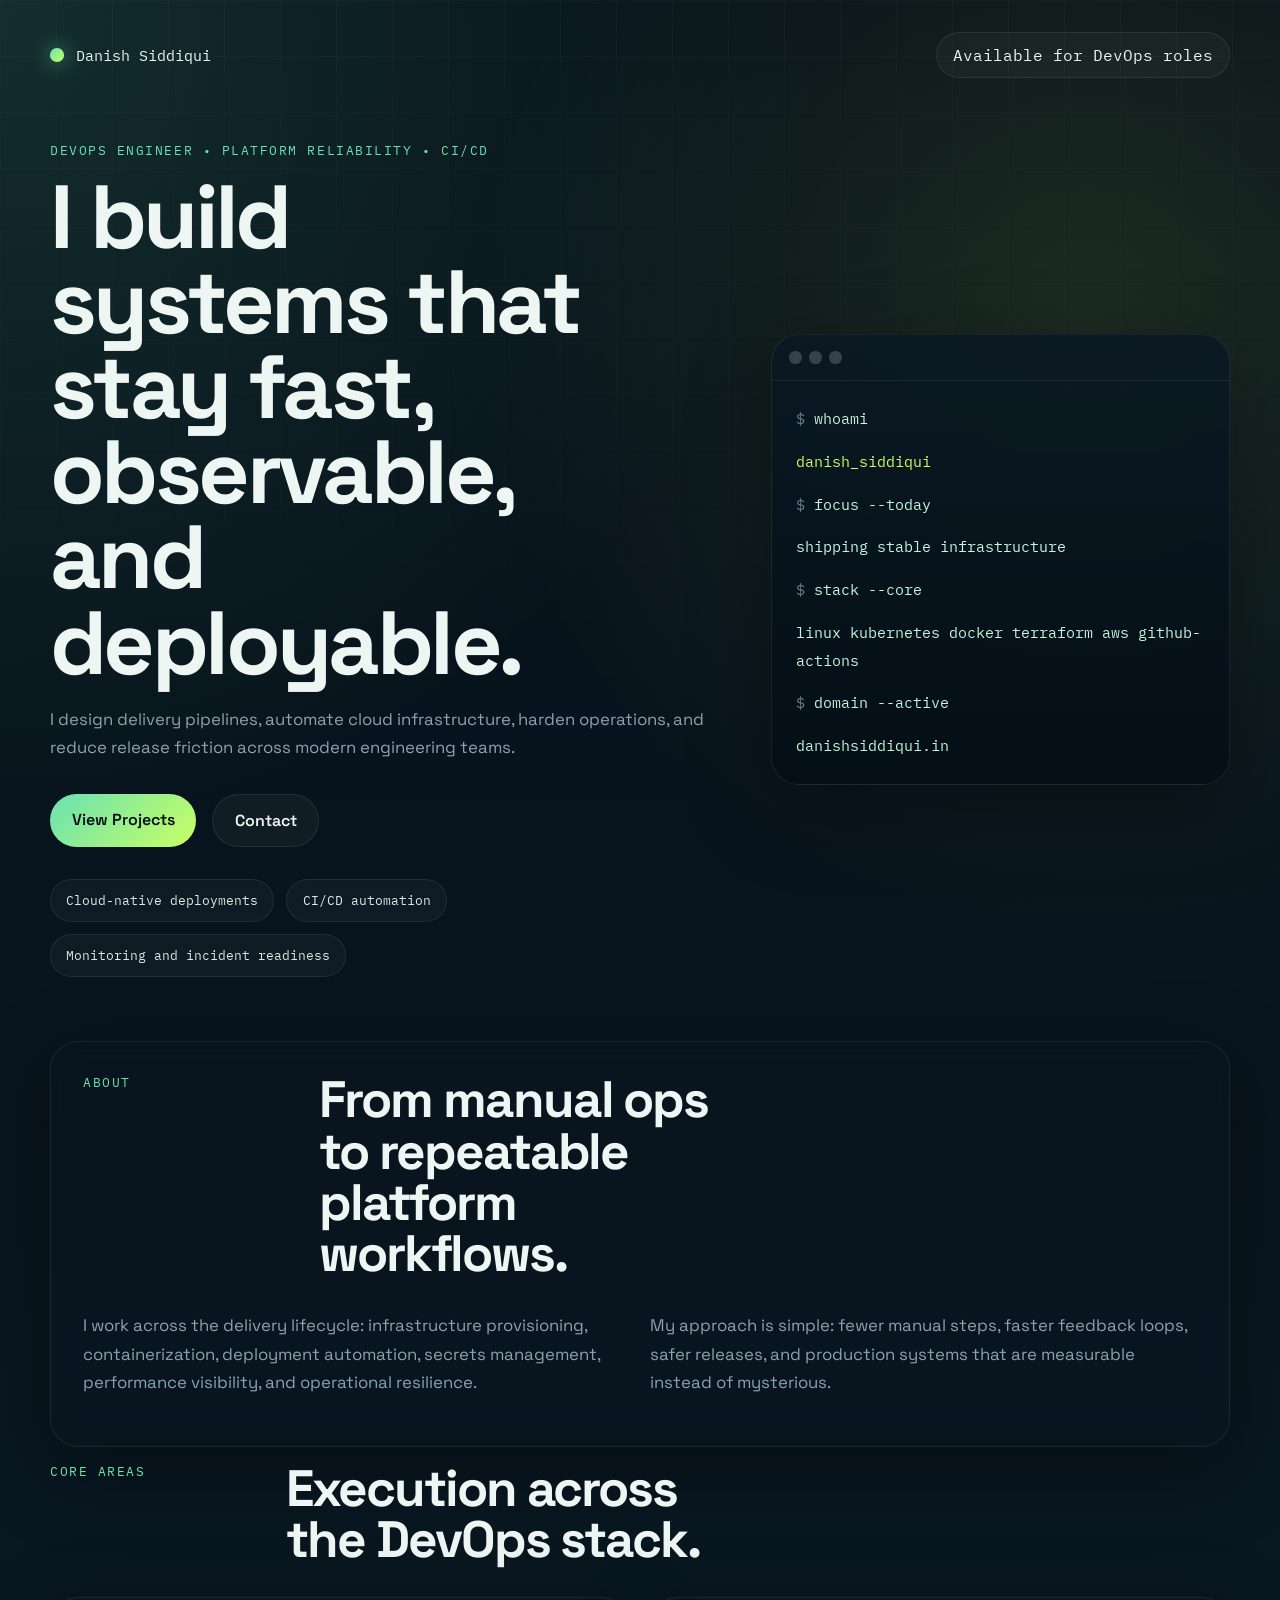
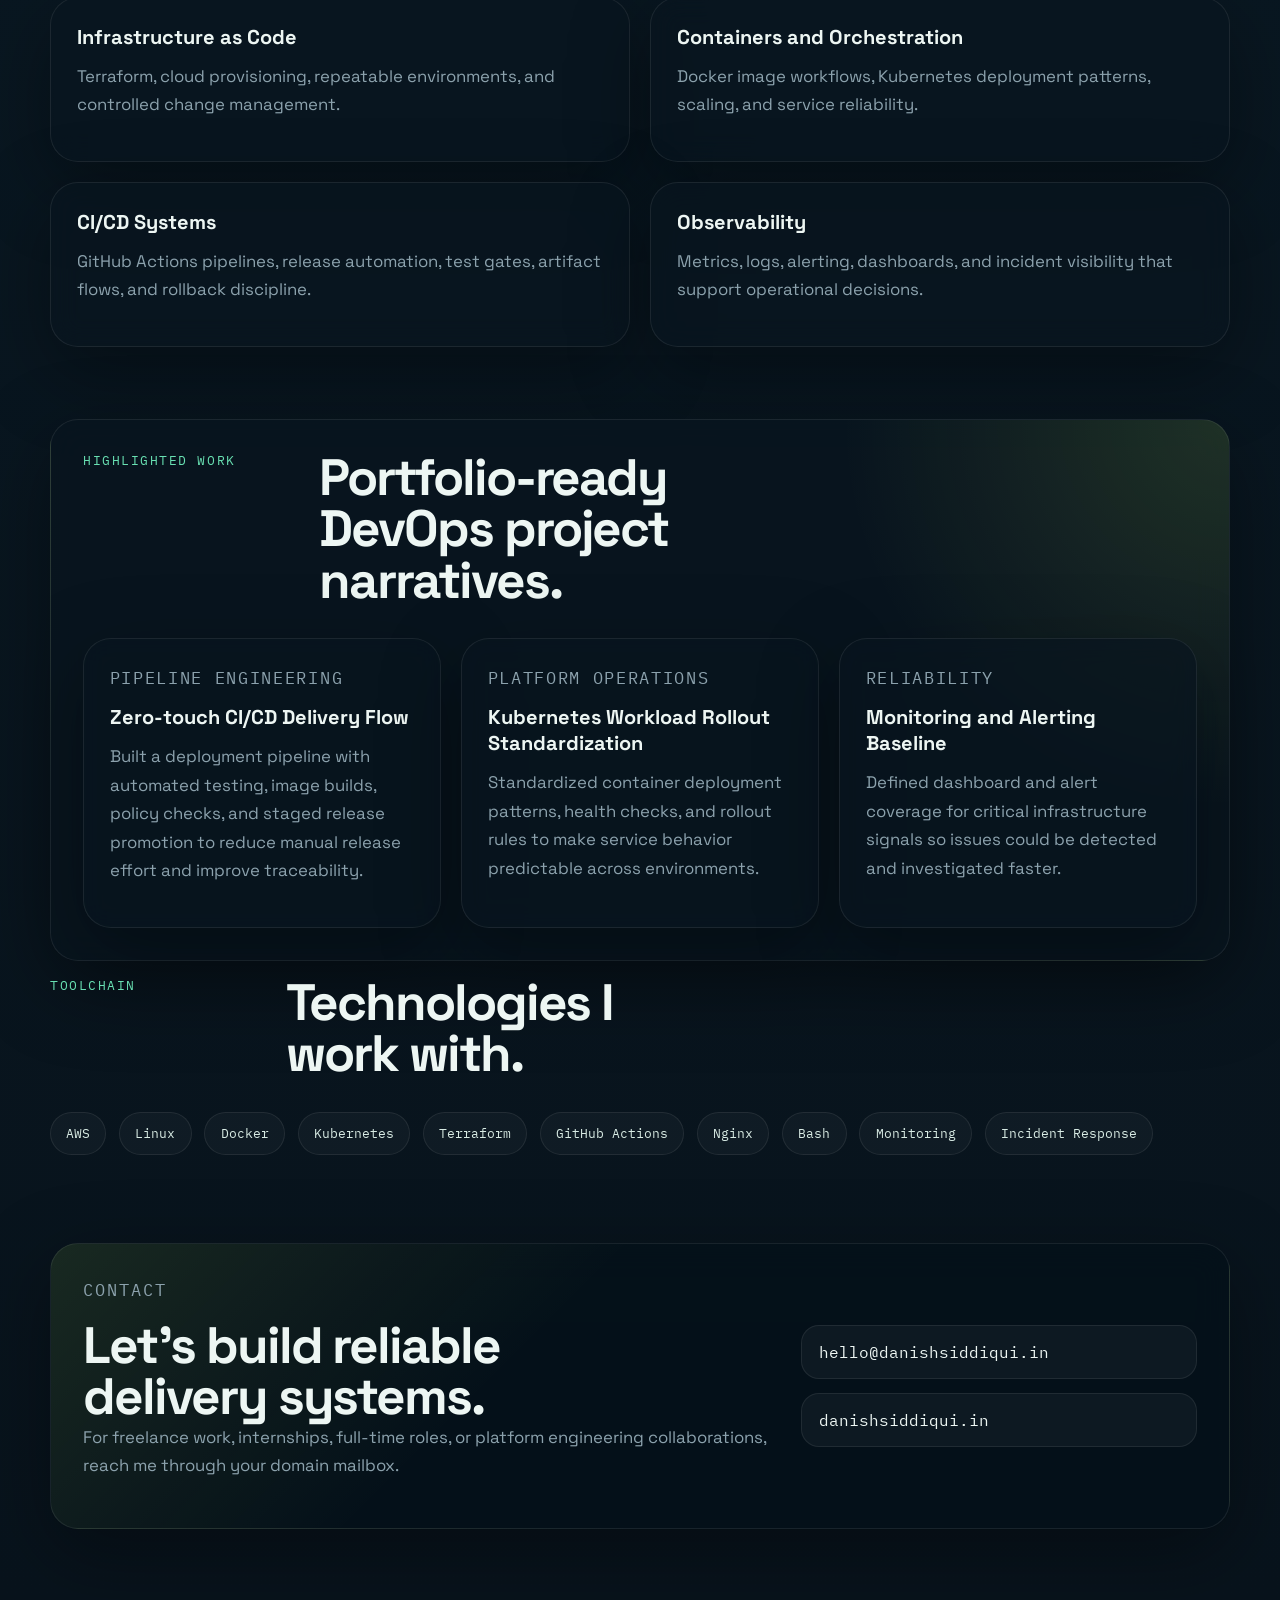
==== index.html @ 5b6d4534 "Initial commit for DevOps portfolio site" ====
<!DOCTYPE html>
<html lang="en">
  <head>
    <meta charset="UTF-8" />
    <meta name="viewport" content="width=device-width, initial-scale=1.0" />
    <title>Danish Siddiqui | DevOps Engineer</title>
    <meta
      name="description"
      content="DevOps portfolio for Danish Siddiqui focused on cloud infrastructure, CI/CD, reliability, and platform engineering."
    />
    <link rel="preconnect" href="https://fonts.googleapis.com" />
    <link rel="preconnect" href="https://fonts.gstatic.com" crossorigin />
    <link
      href="https://fonts.googleapis.com/css2?family=IBM+Plex+Mono:wght@400;500;600&family=Space+Grotesk:wght@400;500;700&display=swap"
      rel="stylesheet"
    />
    <link rel="stylesheet" href="./styles.css" />
  </head>
  <body>
    <div class="noise"></div>
    <header class="hero">
      <nav class="topbar">
        <div class="brand">
          <span class="brand-mark"></span>
          <span>Danish Siddiqui</span>
        </div>
        <a class="top-link" href="#contact">Available for DevOps roles</a>
      </nav>

      <section class="hero-grid">
        <div class="hero-copy reveal">
          <p class="eyebrow">DevOps Engineer • Platform Reliability • CI/CD</p>
          <h1>I build systems that stay fast, observable, and deployable.</h1>
          <p class="lead">
            I design delivery pipelines, automate cloud infrastructure, harden
            operations, and reduce release friction across modern engineering
            teams.
          </p>
          <div class="hero-actions">
            <a class="button button-primary" href="#projects">View Projects</a>
            <a class="button button-secondary" href="mailto:hello@danishsiddiqui.in"
              >Contact</a
            >
          </div>
          <ul class="quick-facts">
            <li>Cloud-native deployments</li>
            <li>CI/CD automation</li>
            <li>Monitoring and incident readiness</li>
          </ul>
        </div>

        <aside class="status-card reveal">
          <div class="terminal-bar">
            <span></span><span></span><span></span>
          </div>
          <div class="terminal-body">
            <p><span class="muted">$</span> whoami</p>
            <p class="accent">danish_siddiqui</p>
            <p><span class="muted">$</span> focus --today</p>
            <p>shipping stable infrastructure</p>
            <p><span class="muted">$</span> stack --core</p>
            <p>linux kubernetes docker terraform aws github-actions</p>
            <p><span class="muted">$</span> domain --active</p>
            <p>danishsiddiqui.in</p>
          </div>
        </aside>
      </section>
    </header>

    <main>
      <section class="section section-dark reveal" id="about">
        <div class="section-heading">
          <p class="eyebrow">About</p>
          <h2>From manual ops to repeatable platform workflows.</h2>
        </div>
        <div class="about-grid">
          <p>
            I work across the delivery lifecycle: infrastructure provisioning,
            containerization, deployment automation, secrets management,
            performance visibility, and operational resilience.
          </p>
          <p>
            My approach is simple: fewer manual steps, faster feedback loops,
            safer releases, and production systems that are measurable instead
            of mysterious.
          </p>
        </div>
      </section>

      <section class="section reveal" id="skills">
        <div class="section-heading">
          <p class="eyebrow">Core Areas</p>
          <h2>Execution across the DevOps stack.</h2>
        </div>
        <div class="card-grid">
          <article class="info-card">
            <h3>Infrastructure as Code</h3>
            <p>Terraform, cloud provisioning, repeatable environments, and controlled change management.</p>
          </article>
          <article class="info-card">
            <h3>Containers and Orchestration</h3>
            <p>Docker image workflows, Kubernetes deployment patterns, scaling, and service reliability.</p>
          </article>
          <article class="info-card">
            <h3>CI/CD Systems</h3>
            <p>GitHub Actions pipelines, release automation, test gates, artifact flows, and rollback discipline.</p>
          </article>
          <article class="info-card">
            <h3>Observability</h3>
            <p>Metrics, logs, alerting, dashboards, and incident visibility that support operational decisions.</p>
          </article>
        </div>
      </section>

      <section class="section section-accent reveal" id="projects">
        <div class="section-heading">
          <p class="eyebrow">Highlighted Work</p>
          <h2>Portfolio-ready DevOps project narratives.</h2>
        </div>
        <div class="project-list">
          <article class="project-card">
            <div>
              <p class="project-tag">Pipeline Engineering</p>
              <h3>Zero-touch CI/CD Delivery Flow</h3>
            </div>
            <p>
              Built a deployment pipeline with automated testing, image builds,
              policy checks, and staged release promotion to reduce manual
              release effort and improve traceability.
            </p>
          </article>
          <article class="project-card">
            <div>
              <p class="project-tag">Platform Operations</p>
              <h3>Kubernetes Workload Rollout Standardization</h3>
            </div>
            <p>
              Standardized container deployment patterns, health checks, and
              rollout rules to make service behavior predictable across
              environments.
            </p>
          </article>
          <article class="project-card">
            <div>
              <p class="project-tag">Reliability</p>
              <h3>Monitoring and Alerting Baseline</h3>
            </div>
            <p>
              Defined dashboard and alert coverage for critical infrastructure
              signals so issues could be detected and investigated faster.
            </p>
          </article>
        </div>
      </section>

      <section class="section reveal" id="toolchain">
        <div class="section-heading">
          <p class="eyebrow">Toolchain</p>
          <h2>Technologies I work with.</h2>
        </div>
        <div class="tool-strip">
          <span>AWS</span>
          <span>Linux</span>
          <span>Docker</span>
          <span>Kubernetes</span>
          <span>Terraform</span>
          <span>GitHub Actions</span>
          <span>Nginx</span>
          <span>Bash</span>
          <span>Monitoring</span>
          <span>Incident Response</span>
        </div>
      </section>

      <section class="section reveal" id="contact">
        <div class="contact-panel">
          <div>
            <p class="eyebrow">Contact</p>
            <h2>Let’s build reliable delivery systems.</h2>
            <p>
              For freelance work, internships, full-time roles, or platform
              engineering collaborations, reach me through your domain mailbox.
            </p>
          </div>
          <div class="contact-links">
            <a href="mailto:hello@danishsiddiqui.in">hello@danishsiddiqui.in</a>
            <a href="https://danishsiddiqui.in">danishsiddiqui.in</a>
          </div>
        </div>
      </section>
    </main>

    <script src="./script.js"></script>
  </body>
</html>
---- styles.css ----
:root {
  --bg: #07111a;
  --bg-soft: #0e1d29;
  --panel: rgba(9, 21, 31, 0.72);
  --panel-strong: rgba(5, 17, 26, 0.9);
  --text: #edf6f3;
  --muted: #8ca2ad;
  --line: rgba(255, 255, 255, 0.08);
  --accent: #69e1b3;
  --accent-strong: #c9ff63;
  --shadow: 0 24px 80px rgba(0, 0, 0, 0.35);
  --max: 1180px;
}

* {
  box-sizing: border-box;
}

html {
  scroll-behavior: smooth;
}

body {
  margin: 0;
  font-family: "Space Grotesk", sans-serif;
  color: var(--text);
  background:
    radial-gradient(circle at top left, rgba(105, 225, 179, 0.14), transparent 24%),
    radial-gradient(circle at 85% 10%, rgba(201, 255, 99, 0.11), transparent 20%),
    linear-gradient(180deg, #061018 0%, #091721 48%, #08131c 100%);
  min-height: 100vh;
}

body::before {
  content: "";
  position: fixed;
  inset: 0;
  background-image:
    linear-gradient(rgba(255, 255, 255, 0.03) 1px, transparent 1px),
    linear-gradient(90deg, rgba(255, 255, 255, 0.03) 1px, transparent 1px);
  background-size: 56px 56px;
  mask-image: linear-gradient(180deg, rgba(0, 0, 0, 0.75), transparent);
  pointer-events: none;
}

.noise {
  position: fixed;
  inset: 0;
  opacity: 0.06;
  background-image: radial-gradient(#ffffff 0.7px, transparent 0.7px);
  background-size: 18px 18px;
  pointer-events: none;
}

.hero,
.section {
  width: min(calc(100% - 2rem), var(--max));
  margin: 0 auto;
}

.hero {
  padding: 2rem 0 4rem;
}

.topbar {
  display: flex;
  align-items: center;
  justify-content: space-between;
  gap: 1rem;
  margin-bottom: 4rem;
}

.brand,
.top-link,
.eyebrow,
.terminal-body,
.quick-facts,
.project-tag,
.tool-strip,
.contact-links a {
  font-family: "IBM Plex Mono", monospace;
}

.brand {
  display: inline-flex;
  align-items: center;
  gap: 0.8rem;
  font-size: 0.95rem;
}

.brand-mark {
  width: 0.85rem;
  height: 0.85rem;
  border-radius: 50%;
  background: linear-gradient(135deg, var(--accent), var(--accent-strong));
  box-shadow: 0 0 20px rgba(105, 225, 179, 0.7);
}

.top-link {
  color: var(--text);
  text-decoration: none;
  border: 1px solid var(--line);
  border-radius: 999px;
  padding: 0.75rem 1rem;
  background: rgba(255, 255, 255, 0.03);
}

.hero-grid {
  display: grid;
  grid-template-columns: minmax(0, 1.35fr) minmax(300px, 0.9fr);
  gap: 2rem;
  align-items: center;
}

.eyebrow {
  letter-spacing: 0.12em;
  text-transform: uppercase;
  color: var(--accent);
  margin: 0 0 1rem;
  font-size: 0.8rem;
}

h1,
h2,
h3,
p {
  margin-top: 0;
}

h1 {
  font-size: clamp(3rem, 7vw, 6.2rem);
  line-height: 0.95;
  letter-spacing: -0.04em;
  max-width: 10ch;
  margin-bottom: 1.2rem;
}

h2 {
  font-size: clamp(2rem, 4vw, 3.4rem);
  line-height: 1;
  letter-spacing: -0.04em;
  max-width: 13ch;
  margin-bottom: 0;
}

h3 {
  font-size: 1.25rem;
  margin-bottom: 0.75rem;
}

.lead,
.about-grid p,
.info-card p,
.project-card p,
.contact-panel p {
  color: var(--muted);
  font-size: 1.05rem;
  line-height: 1.7;
}

.hero-actions {
  display: flex;
  flex-wrap: wrap;
  gap: 1rem;
  margin: 2rem 0;
}

.button {
  text-decoration: none;
  border-radius: 999px;
  padding: 0.95rem 1.35rem;
  font-weight: 600;
  transition: transform 180ms ease, background 180ms ease, color 180ms ease;
}

.button:hover,
.top-link:hover,
.contact-links a:hover {
  transform: translateY(-2px);
}

.button-primary {
  background: linear-gradient(135deg, var(--accent), var(--accent-strong));
  color: #041015;
}

.button-secondary {
  color: var(--text);
  border: 1px solid var(--line);
  background: rgba(255, 255, 255, 0.04);
}

.quick-facts {
  list-style: none;
  padding: 0;
  margin: 0;
  display: flex;
  flex-wrap: wrap;
  gap: 0.75rem;
}

.quick-facts li,
.tool-strip span {
  border: 1px solid var(--line);
  background: rgba(255, 255, 255, 0.03);
  border-radius: 999px;
  padding: 0.75rem 0.95rem;
  color: #d8ebe4;
  font-size: 0.82rem;
}

.status-card,
.info-card,
.project-card,
.contact-panel,
.section-dark,
.section-accent {
  border: 1px solid var(--line);
  border-radius: 28px;
  box-shadow: var(--shadow);
}

.status-card {
  overflow: hidden;
  background: linear-gradient(180deg, rgba(10, 24, 35, 0.88), rgba(4, 14, 22, 0.96));
}

.terminal-bar {
  display: flex;
  gap: 0.45rem;
  padding: 1rem 1.1rem;
  border-bottom: 1px solid var(--line);
}

.terminal-bar span {
  width: 0.8rem;
  height: 0.8rem;
  border-radius: 50%;
  background: rgba(255, 255, 255, 0.18);
}

.terminal-body {
  padding: 1.5rem;
  color: #c6f6e3;
  line-height: 1.9;
  font-size: 0.92rem;
}

.terminal-body p:last-child {
  margin-bottom: 0;
}

.muted {
  color: #64808f;
}

.accent {
  color: var(--accent-strong);
}

.section {
  padding: 1rem 0 4.5rem;
}

.section-heading {
  display: grid;
  grid-template-columns: 220px 1fr;
  gap: 1rem;
  align-items: start;
  margin-bottom: 2rem;
}

.section-dark,
.section-accent,
.contact-panel {
  padding: 2rem;
  background: var(--panel);
  backdrop-filter: blur(16px);
}

.section-accent {
  background:
    radial-gradient(circle at top right, rgba(201, 255, 99, 0.12), transparent 30%),
    rgba(9, 21, 31, 0.72);
}

.about-grid,
.card-grid,
.project-list {
  display: grid;
  gap: 1.25rem;
}

.about-grid {
  grid-template-columns: repeat(2, minmax(0, 1fr));
}

.card-grid {
  grid-template-columns: repeat(2, minmax(0, 1fr));
}

.info-card,
.project-card {
  padding: 1.6rem;
  background: var(--panel);
  backdrop-filter: blur(14px);
}

.project-list {
  grid-template-columns: repeat(3, minmax(0, 1fr));
}

.project-tag {
  font-size: 0.75rem;
  color: var(--accent);
  letter-spacing: 0.1em;
  text-transform: uppercase;
  margin-bottom: 0.7rem;
}

.tool-strip {
  display: flex;
  flex-wrap: wrap;
  gap: 0.8rem;
}

.contact-panel {
  display: grid;
  grid-template-columns: 1.4fr 0.8fr;
  gap: 1.5rem;
  align-items: center;
  background:
    linear-gradient(135deg, rgba(201, 255, 99, 0.1), transparent 40%),
    var(--panel-strong);
}

.contact-links {
  display: grid;
  gap: 0.9rem;
}

.contact-links a {
  color: var(--text);
  text-decoration: none;
  padding: 1rem 1.1rem;
  border-radius: 18px;
  border: 1px solid var(--line);
  background: rgba(255, 255, 255, 0.04);
}

.reveal {
  opacity: 0;
  transform: translateY(26px);
  transition: opacity 500ms ease, transform 500ms ease;
}

.reveal.is-visible {
  opacity: 1;
  transform: translateY(0);
}

@media (max-width: 900px) {
  .hero-grid,
  .section-heading,
  .about-grid,
  .card-grid,
  .project-list,
  .contact-panel {
    grid-template-columns: 1fr;
  }

  h1,
  h2 {
    max-width: none;
  }
}

@media (max-width: 640px) {
  .hero {
    padding-top: 1.25rem;
  }

  .topbar {
    flex-direction: column;
    align-items: flex-start;
    margin-bottom: 2.5rem;
  }

  .section-dark,
  .section-accent,
  .contact-panel,
  .info-card,
  .project-card,
  .status-card {
    border-radius: 22px;
  }

  .hero,
  .section {
    width: min(calc(100% - 1.2rem), var(--max));
  }

  h1 {
    font-size: clamp(2.5rem, 16vw, 4.2rem);
  }
}
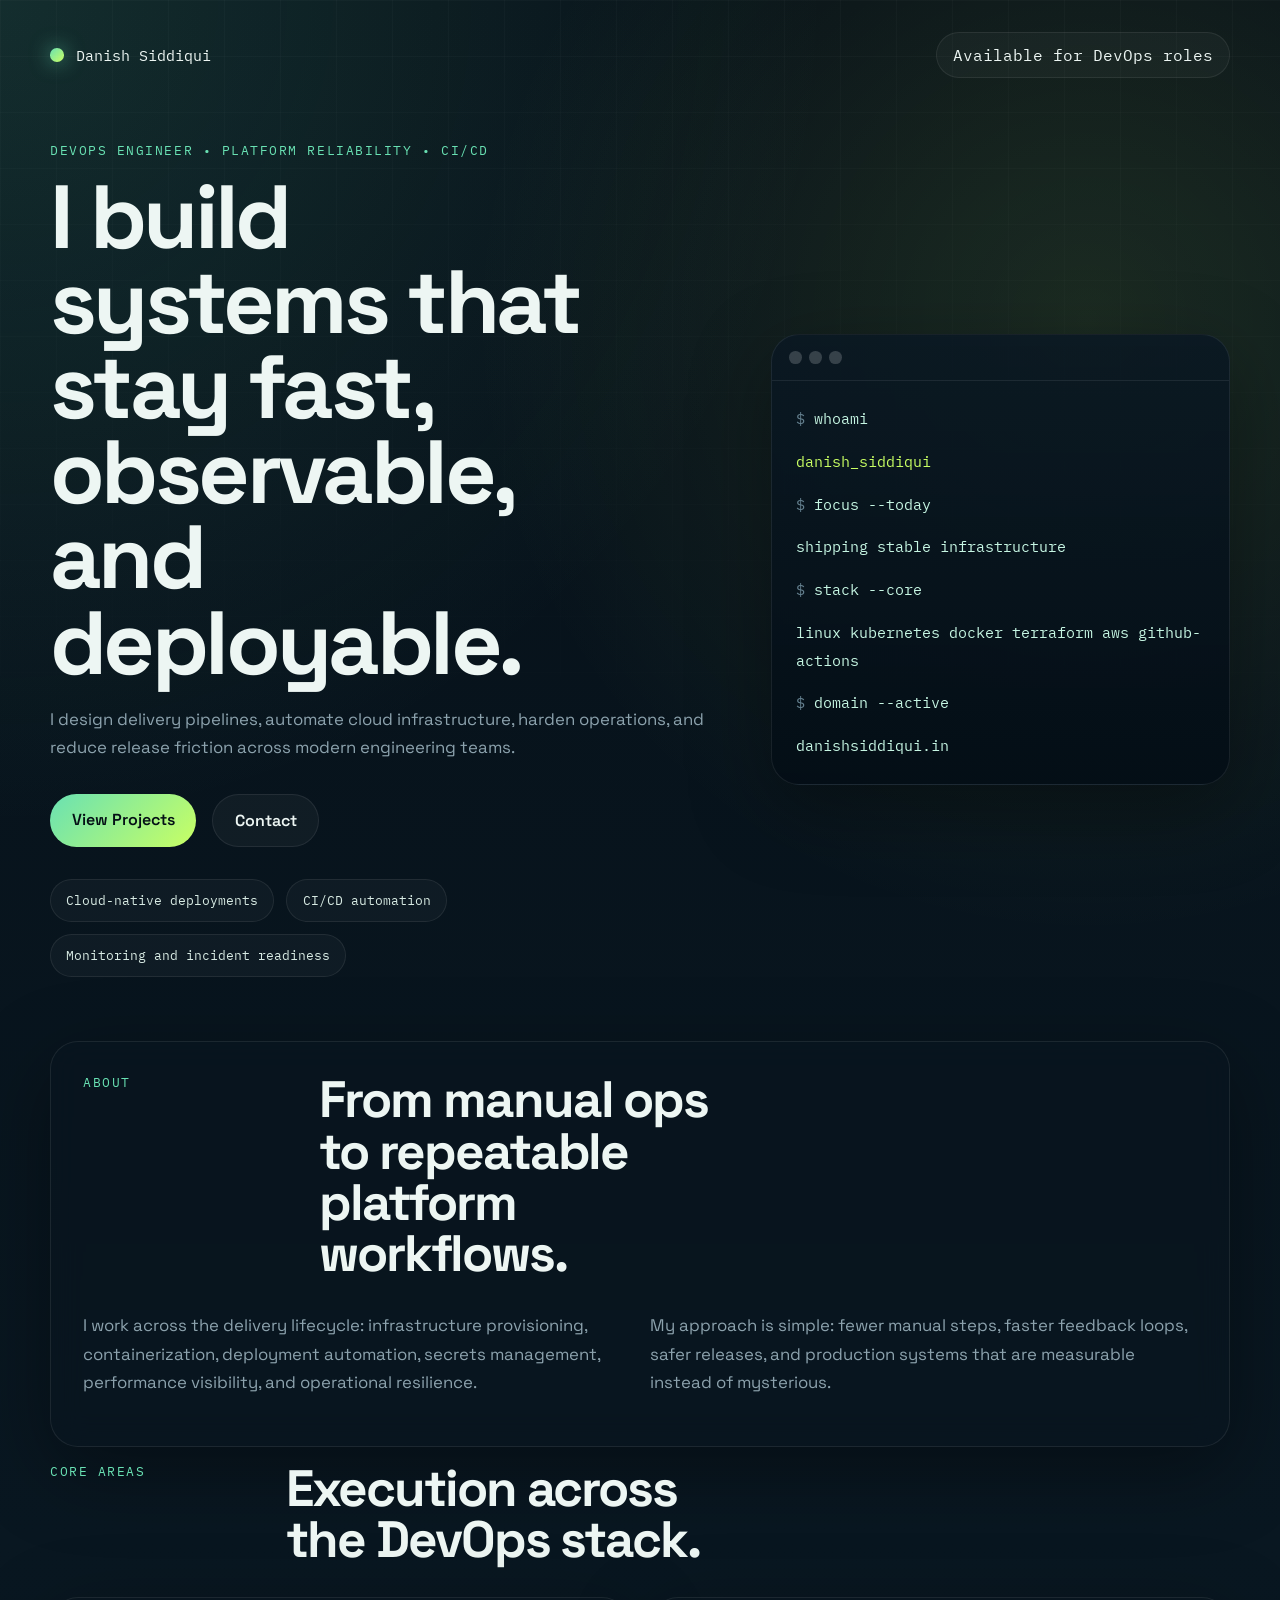
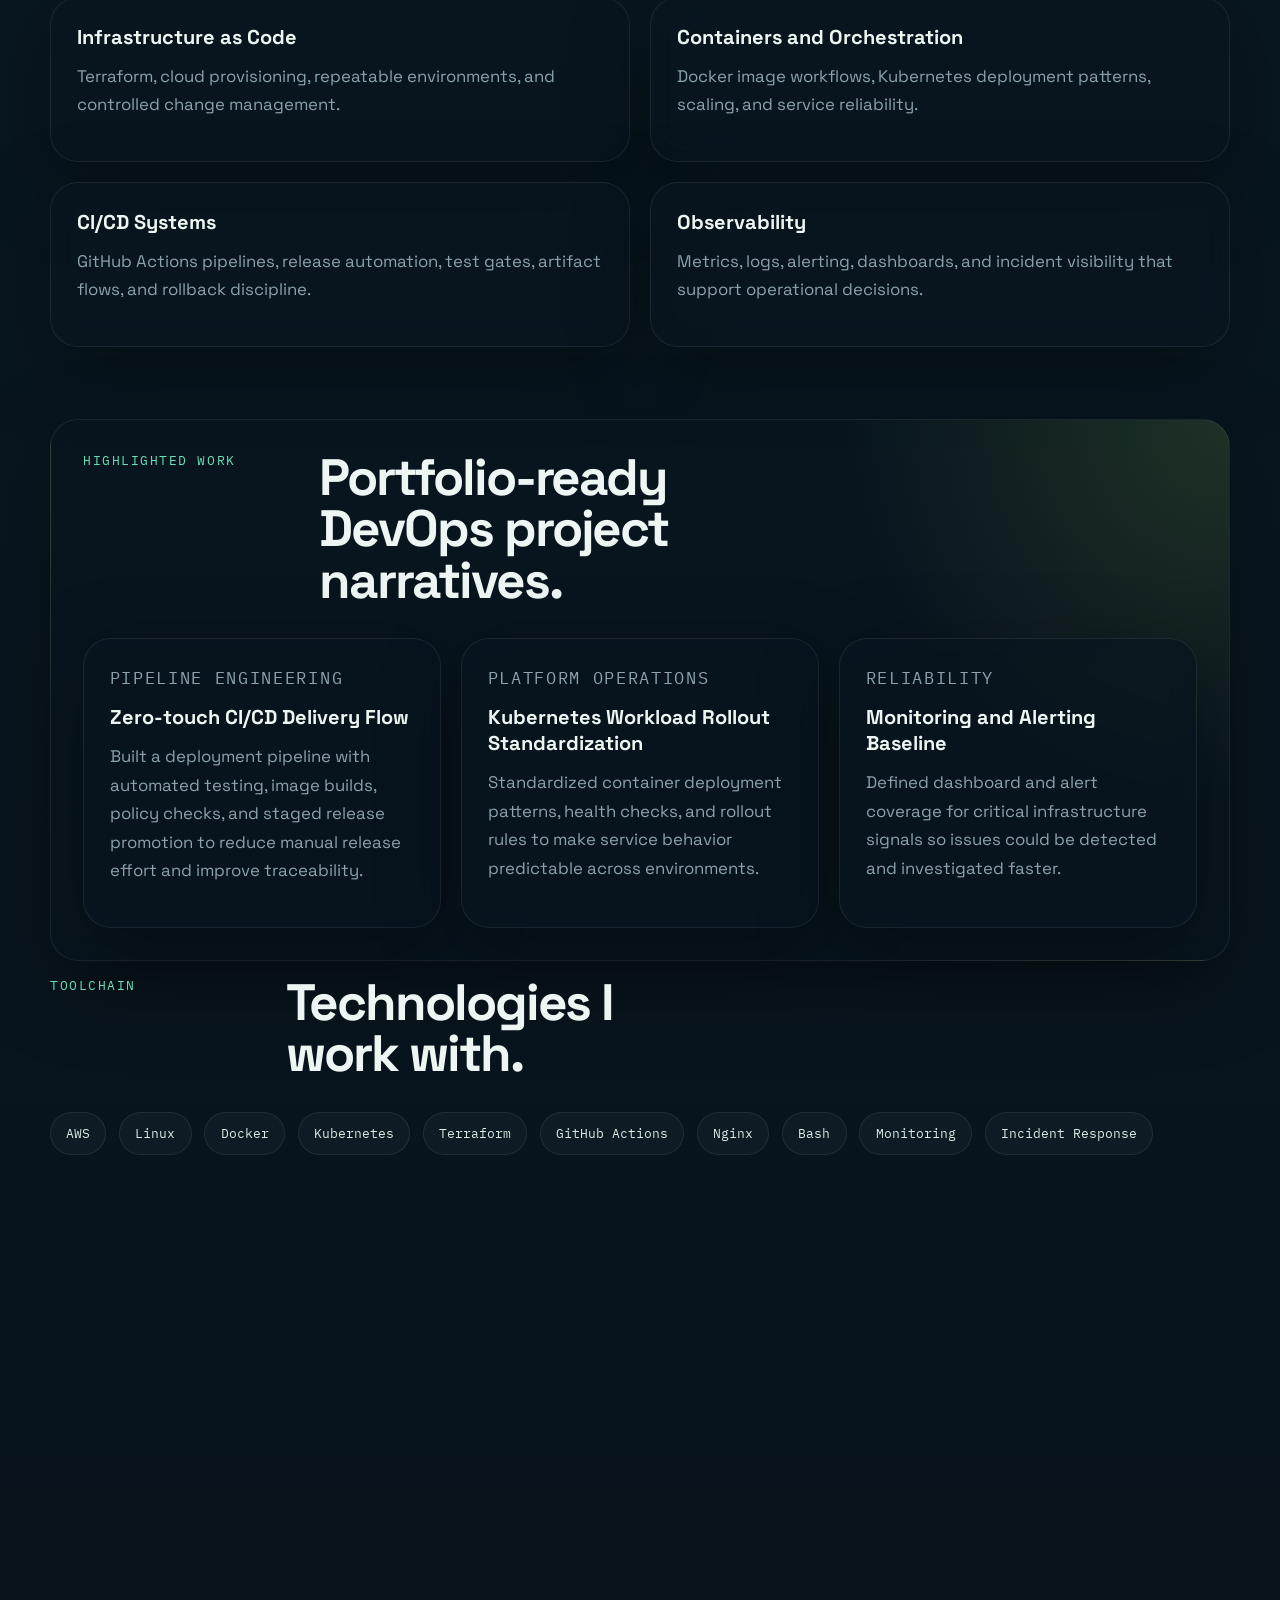
==== commit 48a66c3f: "Update contact email to danishsiddiqui040@gmail.com" ====
--- a/index.html
+++ b/index.html
@@ -38,7 +38,7 @@
           </p>
           <div class="hero-actions">
             <a class="button button-primary" href="#projects">View Projects</a>
-            <a class="button button-secondary" href="mailto:hello@danishsiddiqui.in"
+            <a class="button button-secondary" href="mailto:danishsiddiqui040@gmail.com"
               >Contact</a
             >
           </div>
@@ -179,11 +179,11 @@
             <h2>Let’s build reliable delivery systems.</h2>
             <p>
               For freelance work, internships, full-time roles, or platform
-              engineering collaborations, reach me through your domain mailbox.
+              engineering collaborations, reach me by email.
             </p>
           </div>
           <div class="contact-links">
-            <a href="mailto:hello@danishsiddiqui.in">hello@danishsiddiqui.in</a>
+            <a href="mailto:danishsiddiqui040@gmail.com">danishsiddiqui040@gmail.com</a>
             <a href="https://danishsiddiqui.in">danishsiddiqui.in</a>
           </div>
         </div>
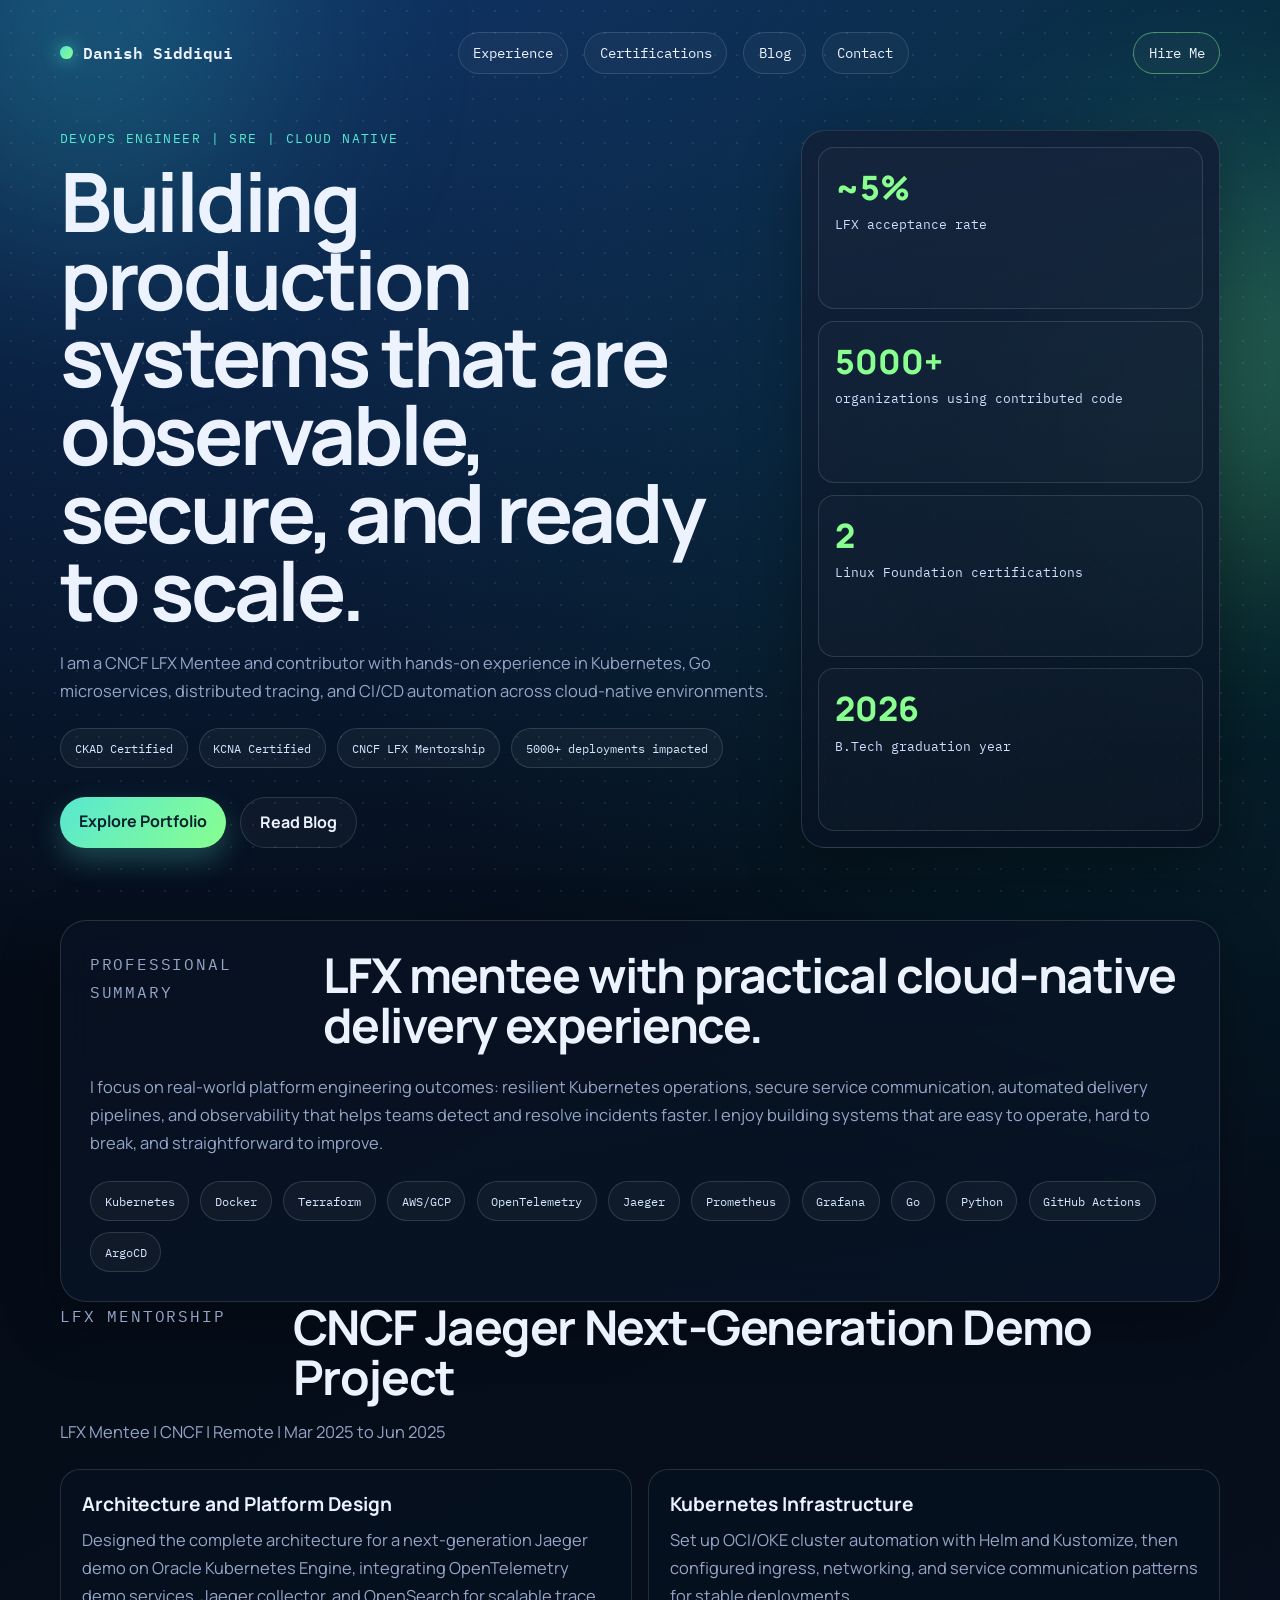
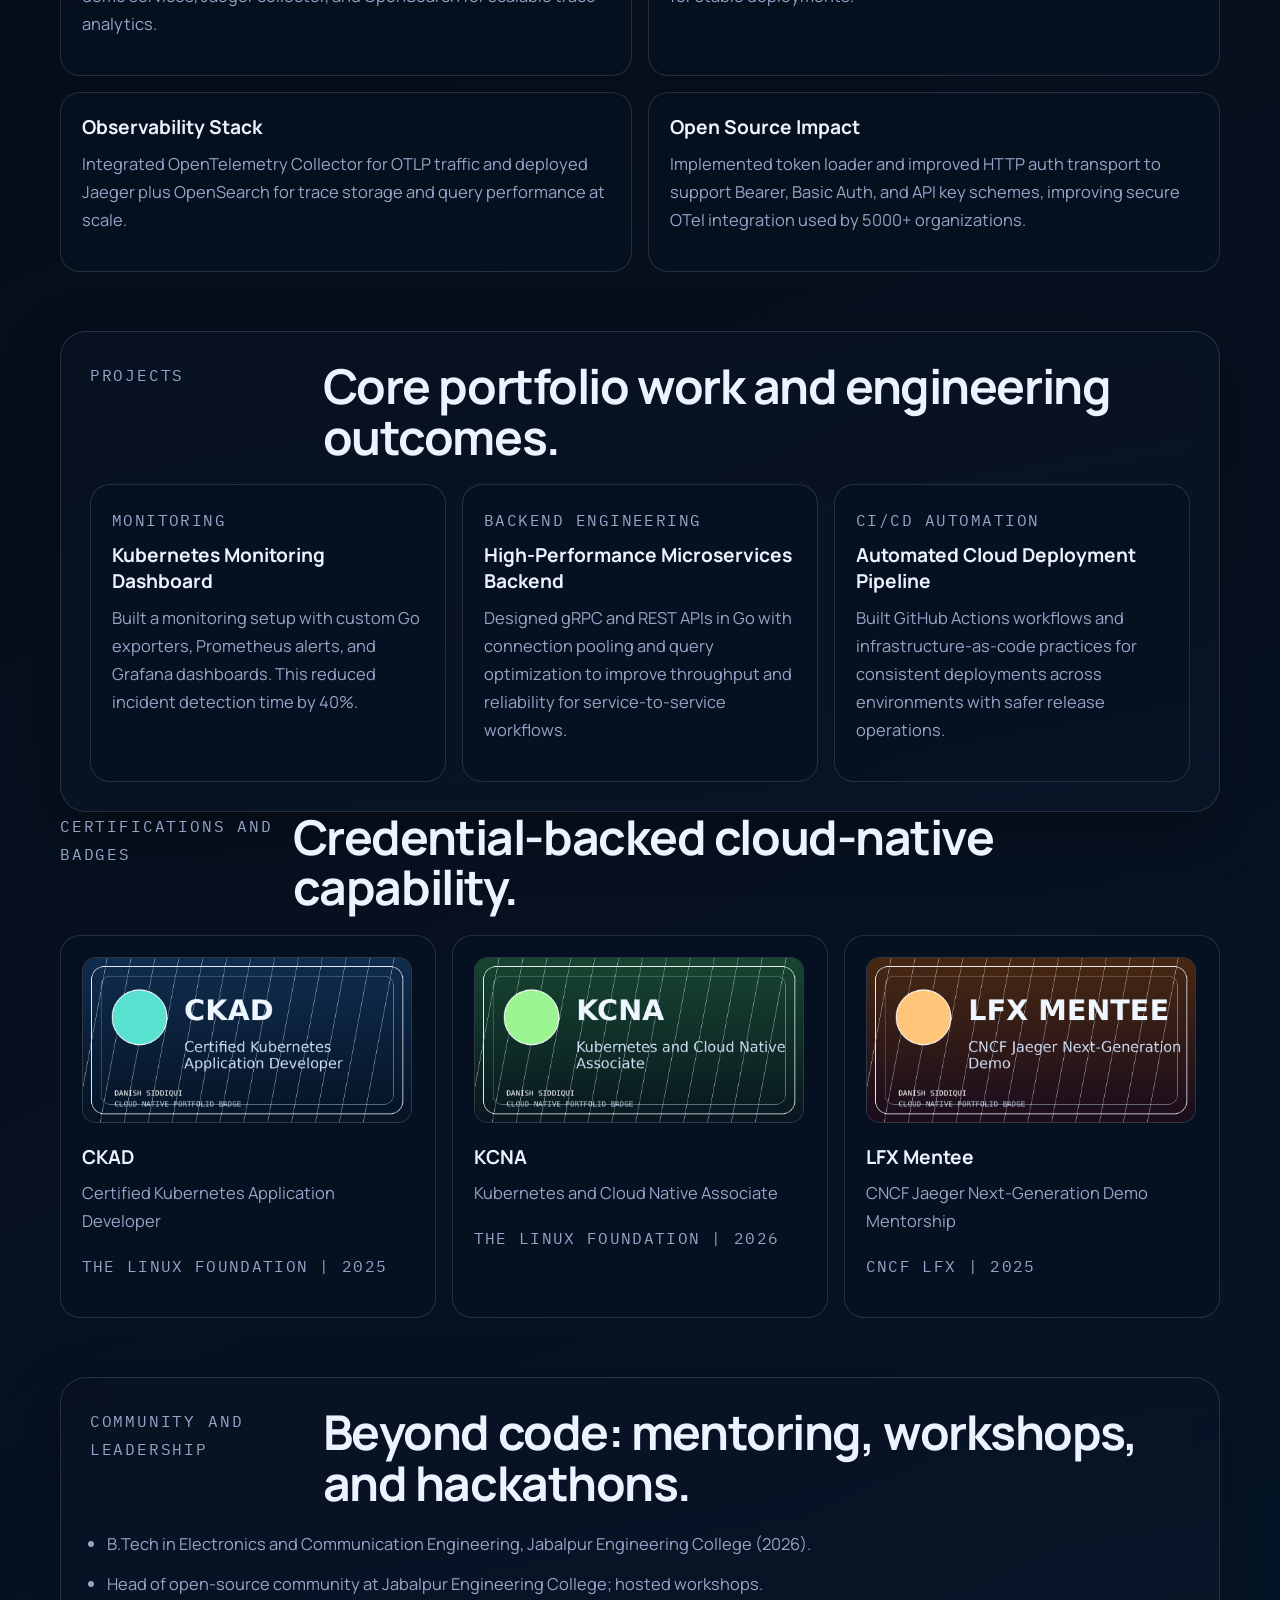
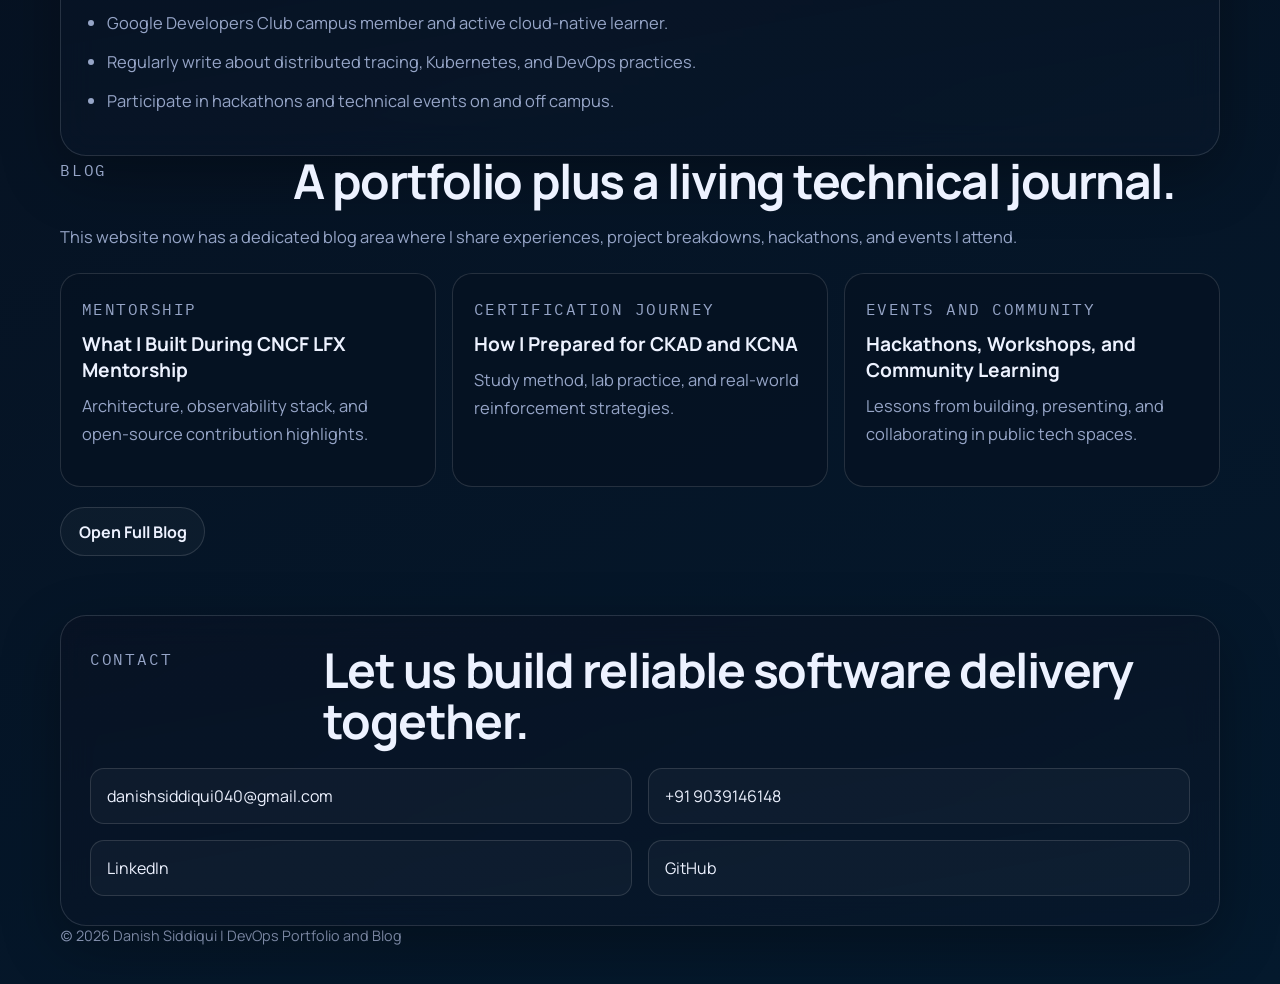
==== commit efc91eba: "Redesign portfolio from resume and add blog system" ====
--- a/index.html
+++ b/index.html
@@ -3,192 +3,285 @@
   <head>
     <meta charset="UTF-8" />
     <meta name="viewport" content="width=device-width, initial-scale=1.0" />
-    <title>Danish Siddiqui | DevOps Engineer</title>
+    <title>Danish Siddiqui | DevOps, CNCF LFX Mentee, CKAD</title>
     <meta
       name="description"
-      content="DevOps portfolio for Danish Siddiqui focused on cloud infrastructure, CI/CD, reliability, and platform engineering."
+      content="Portfolio and blog of Danish Siddiqui: LFX Mentee, CNCF contributor, CKAD/KCNA certified DevOps engineer focused on Kubernetes, observability, and cloud-native systems."
     />
     <link rel="preconnect" href="https://fonts.googleapis.com" />
     <link rel="preconnect" href="https://fonts.gstatic.com" crossorigin />
     <link
-      href="https://fonts.googleapis.com/css2?family=IBM+Plex+Mono:wght@400;500;600&family=Space+Grotesk:wght@400;500;700&display=swap"
+      href="https://fonts.googleapis.com/css2?family=IBM+Plex+Mono:wght@400;500;600&family=Manrope:wght@400;500;700;800&display=swap"
       rel="stylesheet"
     />
     <link rel="stylesheet" href="./styles.css" />
   </head>
   <body>
-    <div class="noise"></div>
-    <header class="hero">
-      <nav class="topbar">
-        <div class="brand">
-          <span class="brand-mark"></span>
+    <div class="ambient ambient-a"></div>
+    <div class="ambient ambient-b"></div>
+    <div class="grain"></div>
+
+    <header class="hero" id="top">
+      <nav class="site-nav">
+        <a class="brand" href="#top">
+          <span class="brand-dot"></span>
           <span>Danish Siddiqui</span>
-        </div>
-        <a class="top-link" href="#contact">Available for DevOps roles</a>
+        </a>
+        <div class="nav-links">
+          <a href="#experience">Experience</a>
+          <a href="#certifications">Certifications</a>
+          <a href="#blog">Blog</a>
+          <a href="#contact">Contact</a>
+        </div>
+        <a class="nav-cta" href="mailto:danishsiddiqui040@gmail.com">Hire Me</a>
       </nav>
 
-      <section class="hero-grid">
+      <div class="hero-layout">
         <div class="hero-copy reveal">
-          <p class="eyebrow">DevOps Engineer • Platform Reliability • CI/CD</p>
-          <h1>I build systems that stay fast, observable, and deployable.</h1>
+          <p class="eyebrow">DevOps Engineer | SRE | Cloud Native</p>
+          <h1>Building production systems that are observable, secure, and ready to scale.</h1>
           <p class="lead">
-            I design delivery pipelines, automate cloud infrastructure, harden
-            operations, and reduce release friction across modern engineering
-            teams.
+            I am a CNCF LFX Mentee and contributor with hands-on experience in Kubernetes,
+            Go microservices, distributed tracing, and CI/CD automation across cloud-native
+            environments.
           </p>
+          <div class="hero-chips">
+            <span>CKAD Certified</span>
+            <span>KCNA Certified</span>
+            <span>CNCF LFX Mentorship</span>
+            <span>5000+ deployments impacted</span>
+          </div>
           <div class="hero-actions">
-            <a class="button button-primary" href="#projects">View Projects</a>
-            <a class="button button-secondary" href="mailto:danishsiddiqui040@gmail.com"
-              >Contact</a
-            >
+            <a class="button button-primary" href="#projects">Explore Portfolio</a>
+            <a class="button button-secondary" href="./blog/index.html">Read Blog</a>
           </div>
-          <ul class="quick-facts">
-            <li>Cloud-native deployments</li>
-            <li>CI/CD automation</li>
-            <li>Monitoring and incident readiness</li>
-          </ul>
-        </div>
-
-        <aside class="status-card reveal">
-          <div class="terminal-bar">
-            <span></span><span></span><span></span>
-          </div>
-          <div class="terminal-body">
-            <p><span class="muted">$</span> whoami</p>
-            <p class="accent">danish_siddiqui</p>
-            <p><span class="muted">$</span> focus --today</p>
-            <p>shipping stable infrastructure</p>
-            <p><span class="muted">$</span> stack --core</p>
-            <p>linux kubernetes docker terraform aws github-actions</p>
-            <p><span class="muted">$</span> domain --active</p>
-            <p>danishsiddiqui.in</p>
-          </div>
+        </div>
+
+        <aside class="hero-metrics reveal">
+          <article>
+            <p class="metric-value">~5%</p>
+            <p class="metric-label">LFX acceptance rate</p>
+          </article>
+          <article>
+            <p class="metric-value">5000+</p>
+            <p class="metric-label">organizations using contributed code</p>
+          </article>
+          <article>
+            <p class="metric-value">2</p>
+            <p class="metric-label">Linux Foundation certifications</p>
+          </article>
+          <article>
+            <p class="metric-value">2026</p>
+            <p class="metric-label">B.Tech graduation year</p>
+          </article>
         </aside>
-      </section>
+      </div>
     </header>
 
     <main>
-      <section class="section section-dark reveal" id="about">
-        <div class="section-heading">
-          <p class="eyebrow">About</p>
-          <h2>From manual ops to repeatable platform workflows.</h2>
-        </div>
-        <div class="about-grid">
-          <p>
-            I work across the delivery lifecycle: infrastructure provisioning,
-            containerization, deployment automation, secrets management,
-            performance visibility, and operational resilience.
-          </p>
-          <p>
-            My approach is simple: fewer manual steps, faster feedback loops,
-            safer releases, and production systems that are measurable instead
-            of mysterious.
-          </p>
-        </div>
-      </section>
-
-      <section class="section reveal" id="skills">
-        <div class="section-heading">
-          <p class="eyebrow">Core Areas</p>
-          <h2>Execution across the DevOps stack.</h2>
-        </div>
-        <div class="card-grid">
-          <article class="info-card">
-            <h3>Infrastructure as Code</h3>
-            <p>Terraform, cloud provisioning, repeatable environments, and controlled change management.</p>
-          </article>
-          <article class="info-card">
-            <h3>Containers and Orchestration</h3>
-            <p>Docker image workflows, Kubernetes deployment patterns, scaling, and service reliability.</p>
-          </article>
-          <article class="info-card">
-            <h3>CI/CD Systems</h3>
-            <p>GitHub Actions pipelines, release automation, test gates, artifact flows, and rollback discipline.</p>
-          </article>
-          <article class="info-card">
-            <h3>Observability</h3>
-            <p>Metrics, logs, alerting, dashboards, and incident visibility that support operational decisions.</p>
-          </article>
-        </div>
-      </section>
-
-      <section class="section section-accent reveal" id="projects">
-        <div class="section-heading">
-          <p class="eyebrow">Highlighted Work</p>
-          <h2>Portfolio-ready DevOps project narratives.</h2>
-        </div>
-        <div class="project-list">
+      <section class="section panel reveal" id="summary">
+        <div class="section-head">
+          <p class="eyebrow">Professional Summary</p>
+          <h2>LFX mentee with practical cloud-native delivery experience.</h2>
+        </div>
+        <p>
+          I focus on real-world platform engineering outcomes: resilient Kubernetes operations,
+          secure service communication, automated delivery pipelines, and observability that helps
+          teams detect and resolve incidents faster. I enjoy building systems that are easy to
+          operate, hard to break, and straightforward to improve.
+        </p>
+        <div class="tag-row">
+          <span>Kubernetes</span>
+          <span>Docker</span>
+          <span>Terraform</span>
+          <span>AWS/GCP</span>
+          <span>OpenTelemetry</span>
+          <span>Jaeger</span>
+          <span>Prometheus</span>
+          <span>Grafana</span>
+          <span>Go</span>
+          <span>Python</span>
+          <span>GitHub Actions</span>
+          <span>ArgoCD</span>
+        </div>
+      </section>
+
+      <section class="section reveal" id="experience">
+        <div class="section-head">
+          <p class="eyebrow">LFX Mentorship</p>
+          <h2>CNCF Jaeger Next-Generation Demo Project</h2>
+        </div>
+        <p class="section-subtitle">
+          LFX Mentee | CNCF | Remote | Mar 2025 to Jun 2025
+        </p>
+        <div class="timeline-grid">
+          <article class="timeline-card">
+            <h3>Architecture and Platform Design</h3>
+            <p>
+              Designed the complete architecture for a next-generation Jaeger demo on Oracle
+              Kubernetes Engine, integrating OpenTelemetry demo services, Jaeger collector, and
+              OpenSearch for scalable trace analytics.
+            </p>
+          </article>
+          <article class="timeline-card">
+            <h3>Kubernetes Infrastructure</h3>
+            <p>
+              Set up OCI/OKE cluster automation with Helm and Kustomize, then configured ingress,
+              networking, and service communication patterns for stable deployments.
+            </p>
+          </article>
+          <article class="timeline-card">
+            <h3>Observability Stack</h3>
+            <p>
+              Integrated OpenTelemetry Collector for OTLP traffic and deployed Jaeger plus
+              OpenSearch for trace storage and query performance at scale.
+            </p>
+          </article>
+          <article class="timeline-card">
+            <h3>Open Source Impact</h3>
+            <p>
+              Implemented token loader and improved HTTP auth transport to support Bearer, Basic
+              Auth, and API key schemes, improving secure OTel integration used by 5000+
+              organizations.
+            </p>
+          </article>
+        </div>
+      </section>
+
+      <section class="section panel reveal" id="projects">
+        <div class="section-head">
+          <p class="eyebrow">Projects</p>
+          <h2>Core portfolio work and engineering outcomes.</h2>
+        </div>
+        <div class="project-grid">
           <article class="project-card">
-            <div>
-              <p class="project-tag">Pipeline Engineering</p>
-              <h3>Zero-touch CI/CD Delivery Flow</h3>
-            </div>
-            <p>
-              Built a deployment pipeline with automated testing, image builds,
-              policy checks, and staged release promotion to reduce manual
-              release effort and improve traceability.
+            <p class="project-tag">Monitoring</p>
+            <h3>Kubernetes Monitoring Dashboard</h3>
+            <p>
+              Built a monitoring setup with custom Go exporters, Prometheus alerts, and Grafana
+              dashboards. This reduced incident detection time by 40%.
             </p>
           </article>
           <article class="project-card">
-            <div>
-              <p class="project-tag">Platform Operations</p>
-              <h3>Kubernetes Workload Rollout Standardization</h3>
-            </div>
-            <p>
-              Standardized container deployment patterns, health checks, and
-              rollout rules to make service behavior predictable across
-              environments.
+            <p class="project-tag">Backend Engineering</p>
+            <h3>High-Performance Microservices Backend</h3>
+            <p>
+              Designed gRPC and REST APIs in Go with connection pooling and query optimization to
+              improve throughput and reliability for service-to-service workflows.
             </p>
           </article>
           <article class="project-card">
-            <div>
-              <p class="project-tag">Reliability</p>
-              <h3>Monitoring and Alerting Baseline</h3>
-            </div>
-            <p>
-              Defined dashboard and alert coverage for critical infrastructure
-              signals so issues could be detected and investigated faster.
-            </p>
-          </article>
-        </div>
-      </section>
-
-      <section class="section reveal" id="toolchain">
-        <div class="section-heading">
-          <p class="eyebrow">Toolchain</p>
-          <h2>Technologies I work with.</h2>
-        </div>
-        <div class="tool-strip">
-          <span>AWS</span>
-          <span>Linux</span>
-          <span>Docker</span>
-          <span>Kubernetes</span>
-          <span>Terraform</span>
-          <span>GitHub Actions</span>
-          <span>Nginx</span>
-          <span>Bash</span>
-          <span>Monitoring</span>
-          <span>Incident Response</span>
-        </div>
-      </section>
-
-      <section class="section reveal" id="contact">
-        <div class="contact-panel">
-          <div>
-            <p class="eyebrow">Contact</p>
-            <h2>Let’s build reliable delivery systems.</h2>
-            <p>
-              For freelance work, internships, full-time roles, or platform
-              engineering collaborations, reach me by email.
-            </p>
-          </div>
-          <div class="contact-links">
-            <a href="mailto:danishsiddiqui040@gmail.com">danishsiddiqui040@gmail.com</a>
-            <a href="https://danishsiddiqui.in">danishsiddiqui.in</a>
-          </div>
+            <p class="project-tag">CI/CD Automation</p>
+            <h3>Automated Cloud Deployment Pipeline</h3>
+            <p>
+              Built GitHub Actions workflows and infrastructure-as-code practices for consistent
+              deployments across environments with safer release operations.
+            </p>
+          </article>
+        </div>
+      </section>
+
+      <section class="section reveal" id="certifications">
+        <div class="section-head">
+          <p class="eyebrow">Certifications and Badges</p>
+          <h2>Credential-backed cloud-native capability.</h2>
+        </div>
+        <div class="cert-grid">
+          <article class="cert-card">
+            <img
+              src="./assets/cert-badges/ckad-badge.png"
+              alt="CKAD certificate badge in PNG format"
+              loading="lazy"
+            />
+            <h3>CKAD</h3>
+            <p>Certified Kubernetes Application Developer</p>
+            <p class="cert-meta">The Linux Foundation | 2025</p>
+          </article>
+          <article class="cert-card">
+            <img
+              src="./assets/cert-badges/kcna-badge.png"
+              alt="KCNA certificate badge in PNG format"
+              loading="lazy"
+            />
+            <h3>KCNA</h3>
+            <p>Kubernetes and Cloud Native Associate</p>
+            <p class="cert-meta">The Linux Foundation | 2026</p>
+          </article>
+          <article class="cert-card">
+            <img
+              src="./assets/cert-badges/lfx-mentee-badge.png"
+              alt="LFX mentorship badge in PNG format"
+              loading="lazy"
+            />
+            <h3>LFX Mentee</h3>
+            <p>CNCF Jaeger Next-Generation Demo Mentorship</p>
+            <p class="cert-meta">CNCF LFX | 2025</p>
+          </article>
+        </div>
+      </section>
+
+      <section class="section panel reveal" id="community">
+        <div class="section-head">
+          <p class="eyebrow">Community and Leadership</p>
+          <h2>Beyond code: mentoring, workshops, and hackathons.</h2>
+        </div>
+        <ul class="bullet-list">
+          <li>B.Tech in Electronics and Communication Engineering, Jabalpur Engineering College (2026).</li>
+          <li>Head of open-source community at Jabalpur Engineering College; hosted workshops.</li>
+          <li>Google Developers Club campus member and active cloud-native learner.</li>
+          <li>Regularly write about distributed tracing, Kubernetes, and DevOps practices.</li>
+          <li>Participate in hackathons and technical events on and off campus.</li>
+        </ul>
+      </section>
+
+      <section class="section reveal" id="blog">
+        <div class="section-head">
+          <p class="eyebrow">Blog</p>
+          <h2>A portfolio plus a living technical journal.</h2>
+        </div>
+        <p class="section-subtitle">
+          This website now has a dedicated blog area where I share experiences, project breakdowns,
+          hackathons, and events I attend.
+        </p>
+        <div class="blog-grid">
+          <a class="blog-card" href="./blog/posts/lfx-mentorship-jaeger.html">
+            <p class="blog-kicker">Mentorship</p>
+            <h3>What I Built During CNCF LFX Mentorship</h3>
+            <p>Architecture, observability stack, and open-source contribution highlights.</p>
+          </a>
+          <a class="blog-card" href="./blog/posts/ckad-kcna-roadmap.html">
+            <p class="blog-kicker">Certification Journey</p>
+            <h3>How I Prepared for CKAD and KCNA</h3>
+            <p>Study method, lab practice, and real-world reinforcement strategies.</p>
+          </a>
+          <a class="blog-card" href="./blog/posts/hackathons-and-community.html">
+            <p class="blog-kicker">Events and Community</p>
+            <h3>Hackathons, Workshops, and Community Learning</h3>
+            <p>Lessons from building, presenting, and collaborating in public tech spaces.</p>
+          </a>
+        </div>
+        <a class="view-all" href="./blog/index.html">Open Full Blog</a>
+      </section>
+
+      <section class="section panel reveal" id="contact">
+        <div class="section-head">
+          <p class="eyebrow">Contact</p>
+          <h2>Let us build reliable software delivery together.</h2>
+        </div>
+        <div class="contact-grid">
+          <a href="mailto:danishsiddiqui040@gmail.com">danishsiddiqui040@gmail.com</a>
+          <a href="tel:+919039146148">+91 9039146148</a>
+          <a href="https://www.linkedin.com/in/danish-siddiqui/" target="_blank" rel="noreferrer"
+            >LinkedIn</a
+          >
+          <a href="https://github.com/danish9039" target="_blank" rel="noreferrer">GitHub</a>
         </div>
       </section>
     </main>
+
+    <footer class="site-footer">
+      <p>(c) <span data-year></span> Danish Siddiqui | DevOps Portfolio and Blog</p>
+    </footer>
 
     <script src="./script.js"></script>
   </body>
--- a/styles.css
+++ b/styles.css
@@ -1,18 +1,21 @@
 :root {
-  --bg: #07111a;
-  --bg-soft: #0e1d29;
-  --panel: rgba(9, 21, 31, 0.72);
-  --panel-strong: rgba(5, 17, 26, 0.9);
-  --text: #edf6f3;
-  --muted: #8ca2ad;
-  --line: rgba(255, 255, 255, 0.08);
-  --accent: #69e1b3;
-  --accent-strong: #c9ff63;
-  --shadow: 0 24px 80px rgba(0, 0, 0, 0.35);
-  --max: 1180px;
-}
-
-* {
+  --bg: #07101f;
+  --bg-deep: #030912;
+  --text: #edf2ff;
+  --muted: #96a5c7;
+  --line: rgba(255, 255, 255, 0.13);
+  --panel: rgba(8, 18, 35, 0.78);
+  --panel-soft: rgba(9, 24, 43, 0.58);
+  --accent: #58e7d1;
+  --accent-2: #89ff8f;
+  --accent-warm: #ffbf6e;
+  --shadow: 0 20px 60px rgba(0, 0, 0, 0.3);
+  --max-width: 1160px;
+}
+
+*,
+*::before,
+*::after {
   box-sizing: border-box;
 }
 
@@ -22,101 +25,137 @@
 
 body {
   margin: 0;
-  font-family: "Space Grotesk", sans-serif;
-  color: var(--text);
-  background:
-    radial-gradient(circle at top left, rgba(105, 225, 179, 0.14), transparent 24%),
-    radial-gradient(circle at 85% 10%, rgba(201, 255, 99, 0.11), transparent 20%),
-    linear-gradient(180deg, #061018 0%, #091721 48%, #08131c 100%);
+  color: var(--text);
+  background: radial-gradient(circle at 15% -10%, #154283, transparent 30%),
+    radial-gradient(circle at 100% 5%, #06303a, transparent 25%),
+    linear-gradient(155deg, var(--bg-deep), var(--bg) 55%, #04192d);
+  font-family: "Manrope", sans-serif;
   min-height: 100vh;
 }
 
-body::before {
-  content: "";
+.ambient {
+  position: fixed;
+  border-radius: 999px;
+  filter: blur(110px);
+  pointer-events: none;
+  opacity: 0.26;
+  z-index: -3;
+}
+
+.ambient-a {
+  width: 360px;
+  height: 360px;
+  background: #38d6d0;
+  top: -140px;
+  left: -90px;
+}
+
+.ambient-b {
+  width: 390px;
+  height: 390px;
+  background: #7cf08c;
+  right: -150px;
+  top: 180px;
+}
+
+.grain {
   position: fixed;
   inset: 0;
-  background-image:
-    linear-gradient(rgba(255, 255, 255, 0.03) 1px, transparent 1px),
-    linear-gradient(90deg, rgba(255, 255, 255, 0.03) 1px, transparent 1px);
-  background-size: 56px 56px;
-  mask-image: linear-gradient(180deg, rgba(0, 0, 0, 0.75), transparent);
+  z-index: -2;
   pointer-events: none;
-}
-
-.noise {
-  position: fixed;
-  inset: 0;
-  opacity: 0.06;
-  background-image: radial-gradient(#ffffff 0.7px, transparent 0.7px);
-  background-size: 18px 18px;
-  pointer-events: none;
+  opacity: 0.08;
+  background-image: radial-gradient(circle, #ffffff 0.8px, transparent 0.8px);
+  background-size: 22px 22px;
 }
 
 .hero,
-.section {
-  width: min(calc(100% - 2rem), var(--max));
+.section,
+.site-footer {
+  width: min(calc(100% - 2rem), var(--max-width));
   margin: 0 auto;
 }
 
 .hero {
-  padding: 2rem 0 4rem;
-}
-
-.topbar {
+  padding: 2rem 0 4.5rem;
+}
+
+.site-nav {
   display: flex;
   align-items: center;
   justify-content: space-between;
   gap: 1rem;
-  margin-bottom: 4rem;
+  margin-bottom: 3.5rem;
 }
 
 .brand,
-.top-link,
+.nav-links a,
+.nav-cta,
 .eyebrow,
-.terminal-body,
-.quick-facts,
+.hero-chips span,
+.metric-label,
 .project-tag,
-.tool-strip,
-.contact-links a {
+.cert-meta,
+.blog-kicker,
+.tag-row span {
   font-family: "IBM Plex Mono", monospace;
 }
 
 .brand {
   display: inline-flex;
   align-items: center;
-  gap: 0.8rem;
-  font-size: 0.95rem;
-}
-
-.brand-mark {
-  width: 0.85rem;
-  height: 0.85rem;
+  gap: 0.65rem;
+  color: var(--text);
+  font-weight: 600;
+  text-decoration: none;
+}
+
+.brand-dot {
+  width: 0.8rem;
+  height: 0.8rem;
   border-radius: 50%;
-  background: linear-gradient(135deg, var(--accent), var(--accent-strong));
-  box-shadow: 0 0 20px rgba(105, 225, 179, 0.7);
-}
-
-.top-link {
-  color: var(--text);
-  text-decoration: none;
-  border: 1px solid var(--line);
+  background: linear-gradient(130deg, var(--accent), var(--accent-2));
+  box-shadow: 0 0 18px rgba(88, 231, 209, 0.8);
+}
+
+.nav-links {
+  display: inline-flex;
+  gap: 1rem;
+}
+
+.nav-links a,
+.nav-cta {
+  color: var(--text);
+  text-decoration: none;
+  font-size: 0.86rem;
+  border: 1px solid var(--line);
+  padding: 0.68rem 0.9rem;
   border-radius: 999px;
-  padding: 0.75rem 1rem;
   background: rgba(255, 255, 255, 0.03);
-}
-
-.hero-grid {
+  transition: transform 180ms ease, border-color 180ms ease;
+}
+
+.nav-links a:hover,
+.nav-cta:hover {
+  transform: translateY(-2px);
+  border-color: rgba(137, 255, 143, 0.55);
+}
+
+.nav-cta {
+  border-color: rgba(137, 255, 143, 0.45);
+}
+
+.hero-layout {
   display: grid;
-  grid-template-columns: minmax(0, 1.35fr) minmax(300px, 0.9fr);
-  gap: 2rem;
-  align-items: center;
+  gap: 1.6rem;
+  grid-template-columns: minmax(0, 1.45fr) minmax(0, 0.85fr);
+  align-items: stretch;
 }
 
 .eyebrow {
-  letter-spacing: 0.12em;
+  margin: 0 0 1rem;
+  letter-spacing: 0.11em;
   text-transform: uppercase;
   color: var(--accent);
-  margin: 0 0 1rem;
   font-size: 0.8rem;
 }
 
@@ -128,224 +167,266 @@
 }
 
 h1 {
-  font-size: clamp(3rem, 7vw, 6.2rem);
+  font-size: clamp(2.7rem, 6.4vw, 5.6rem);
   line-height: 0.95;
   letter-spacing: -0.04em;
-  max-width: 10ch;
+  max-width: 12ch;
   margin-bottom: 1.2rem;
 }
 
 h2 {
-  font-size: clamp(2rem, 4vw, 3.4rem);
-  line-height: 1;
-  letter-spacing: -0.04em;
-  max-width: 13ch;
+  font-size: clamp(1.8rem, 4vw, 3rem);
+  letter-spacing: -0.03em;
+  line-height: 1.05;
   margin-bottom: 0;
 }
 
 h3 {
-  font-size: 1.25rem;
-  margin-bottom: 0.75rem;
+  font-size: 1.2rem;
+  margin-bottom: 0.6rem;
 }
 
 .lead,
-.about-grid p,
-.info-card p,
+.section p,
 .project-card p,
-.contact-panel p {
+.timeline-card p,
+.blog-card p,
+.cert-card p,
+.bullet-list li {
   color: var(--muted);
-  font-size: 1.05rem;
   line-height: 1.7;
+  font-size: 1.03rem;
+}
+
+.hero-chips {
+  display: flex;
+  flex-wrap: wrap;
+  gap: 0.7rem;
+  margin: 1.45rem 0 1.8rem;
+}
+
+.hero-chips span,
+.tag-row span {
+  border-radius: 999px;
+  border: 1px solid var(--line);
+  background: rgba(255, 255, 255, 0.04);
+  padding: 0.68rem 0.86rem;
+  font-size: 0.77rem;
+  color: #d5e5ff;
 }
 
 .hero-actions {
   display: flex;
   flex-wrap: wrap;
-  gap: 1rem;
-  margin: 2rem 0;
+  gap: 0.85rem;
 }
 
 .button {
   text-decoration: none;
+  font-weight: 700;
   border-radius: 999px;
-  padding: 0.95rem 1.35rem;
-  font-weight: 600;
-  transition: transform 180ms ease, background 180ms ease, color 180ms ease;
-}
-
-.button:hover,
-.top-link:hover,
-.contact-links a:hover {
+  padding: 0.86rem 1.2rem;
+  transition: transform 200ms ease, box-shadow 200ms ease;
+}
+
+.button:hover {
   transform: translateY(-2px);
 }
 
 .button-primary {
-  background: linear-gradient(135deg, var(--accent), var(--accent-strong));
-  color: #041015;
+  background: linear-gradient(130deg, var(--accent), var(--accent-2));
+  color: #05202d;
+  box-shadow: 0 12px 28px rgba(88, 231, 209, 0.26);
 }
 
 .button-secondary {
   color: var(--text);
   border: 1px solid var(--line);
-  background: rgba(255, 255, 255, 0.04);
-}
-
-.quick-facts {
-  list-style: none;
-  padding: 0;
+  background: rgba(255, 255, 255, 0.03);
+}
+
+.hero-metrics {
+  border: 1px solid var(--line);
+  border-radius: 24px;
+  background: linear-gradient(170deg, rgba(17, 33, 57, 0.95), rgba(7, 17, 31, 0.78));
+  box-shadow: var(--shadow);
+  padding: 1rem;
+  display: grid;
+  gap: 0.7rem;
+}
+
+.hero-metrics article {
+  border: 1px solid var(--line);
+  border-radius: 16px;
+  padding: 1rem;
+  background: rgba(255, 255, 255, 0.02);
+}
+
+.metric-value {
   margin: 0;
+  font-size: 2.1rem;
+  font-weight: 800;
+  color: var(--accent-2);
+}
+
+.metric-label {
+  margin: 0.4rem 0 0;
+  font-size: 0.79rem;
+  color: #d1dcff;
+}
+
+.section {
+  padding-bottom: 3.7rem;
+}
+
+.panel {
+  border: 1px solid var(--line);
+  border-radius: 26px;
+  box-shadow: var(--shadow);
+  padding: 1.8rem;
+  background: linear-gradient(170deg, var(--panel), var(--panel-soft));
+  backdrop-filter: blur(16px);
+}
+
+.section-head {
+  display: grid;
+  gap: 0.8rem;
+  margin-bottom: 1.4rem;
+  grid-template-columns: 220px minmax(0, 1fr);
+}
+
+.section-subtitle {
+  margin-top: -0.4rem;
+  margin-bottom: 1.4rem;
+  font-size: 0.95rem;
+}
+
+.tag-row {
+  margin-top: 1.5rem;
   display: flex;
   flex-wrap: wrap;
-  gap: 0.75rem;
-}
-
-.quick-facts li,
-.tool-strip span {
-  border: 1px solid var(--line);
+  gap: 0.7rem;
+}
+
+.timeline-grid,
+.project-grid,
+.cert-grid,
+.blog-grid,
+.contact-grid {
+  display: grid;
+  gap: 1rem;
+}
+
+.timeline-grid {
+  grid-template-columns: repeat(2, minmax(0, 1fr));
+}
+
+.timeline-card,
+.project-card,
+.blog-card {
+  border: 1px solid var(--line);
+  border-radius: 20px;
+  padding: 1.3rem;
+  background: rgba(6, 18, 33, 0.7);
+  text-decoration: none;
+  color: inherit;
+}
+
+.project-grid {
+  grid-template-columns: repeat(3, minmax(0, 1fr));
+}
+
+.project-tag,
+.blog-kicker {
+  margin: 0 0 0.5rem;
+  letter-spacing: 0.09em;
+  text-transform: uppercase;
+  font-size: 0.74rem;
+  color: var(--accent-warm);
+}
+
+.cert-grid {
+  grid-template-columns: repeat(3, minmax(0, 1fr));
+}
+
+.cert-card {
+  border: 1px solid var(--line);
+  border-radius: 20px;
+  padding: 1.3rem;
+  background: rgba(6, 18, 33, 0.66);
+}
+
+.cert-card img {
+  width: 100%;
+  max-width: 330px;
+  border-radius: 14px;
+  border: 1px solid rgba(255, 255, 255, 0.15);
+  margin-bottom: 1rem;
+  background: #0a1424;
+}
+
+.cert-meta {
+  color: #d5e4ff;
+  font-size: 0.78rem;
+  text-transform: uppercase;
+  letter-spacing: 0.08em;
+}
+
+.bullet-list {
+  margin: 0;
+  padding-left: 1.1rem;
+}
+
+.bullet-list li {
+  margin-bottom: 0.7rem;
+}
+
+.blog-grid {
+  grid-template-columns: repeat(3, minmax(0, 1fr));
+  margin-bottom: 1.25rem;
+}
+
+.blog-card {
+  transition: transform 200ms ease, border-color 200ms ease;
+}
+
+.blog-card:hover {
+  transform: translateY(-4px);
+  border-color: rgba(88, 231, 209, 0.7);
+}
+
+.view-all {
+  display: inline-flex;
+  text-decoration: none;
+  border-radius: 999px;
+  border: 1px solid var(--line);
+  color: var(--text);
   background: rgba(255, 255, 255, 0.03);
-  border-radius: 999px;
-  padding: 0.75rem 0.95rem;
-  color: #d8ebe4;
-  font-size: 0.82rem;
-}
-
-.status-card,
-.info-card,
-.project-card,
-.contact-panel,
-.section-dark,
-.section-accent {
-  border: 1px solid var(--line);
-  border-radius: 28px;
-  box-shadow: var(--shadow);
-}
-
-.status-card {
-  overflow: hidden;
-  background: linear-gradient(180deg, rgba(10, 24, 35, 0.88), rgba(4, 14, 22, 0.96));
-}
-
-.terminal-bar {
-  display: flex;
-  gap: 0.45rem;
-  padding: 1rem 1.1rem;
-  border-bottom: 1px solid var(--line);
-}
-
-.terminal-bar span {
-  width: 0.8rem;
-  height: 0.8rem;
-  border-radius: 50%;
-  background: rgba(255, 255, 255, 0.18);
-}
-
-.terminal-body {
-  padding: 1.5rem;
-  color: #c6f6e3;
-  line-height: 1.9;
-  font-size: 0.92rem;
-}
-
-.terminal-body p:last-child {
-  margin-bottom: 0;
-}
-
-.muted {
-  color: #64808f;
-}
-
-.accent {
-  color: var(--accent-strong);
-}
-
-.section {
-  padding: 1rem 0 4.5rem;
-}
-
-.section-heading {
-  display: grid;
-  grid-template-columns: 220px 1fr;
-  gap: 1rem;
-  align-items: start;
-  margin-bottom: 2rem;
-}
-
-.section-dark,
-.section-accent,
-.contact-panel {
-  padding: 2rem;
-  background: var(--panel);
-  backdrop-filter: blur(16px);
-}
-
-.section-accent {
-  background:
-    radial-gradient(circle at top right, rgba(201, 255, 99, 0.12), transparent 30%),
-    rgba(9, 21, 31, 0.72);
-}
-
-.about-grid,
-.card-grid,
-.project-list {
-  display: grid;
-  gap: 1.25rem;
-}
-
-.about-grid {
+  padding: 0.8rem 1.1rem;
+  font-weight: 700;
+}
+
+.contact-grid {
   grid-template-columns: repeat(2, minmax(0, 1fr));
 }
 
-.card-grid {
-  grid-template-columns: repeat(2, minmax(0, 1fr));
-}
-
-.info-card,
-.project-card {
-  padding: 1.6rem;
-  background: var(--panel);
-  backdrop-filter: blur(14px);
-}
-
-.project-list {
-  grid-template-columns: repeat(3, minmax(0, 1fr));
-}
-
-.project-tag {
-  font-size: 0.75rem;
-  color: var(--accent);
-  letter-spacing: 0.1em;
-  text-transform: uppercase;
-  margin-bottom: 0.7rem;
-}
-
-.tool-strip {
-  display: flex;
-  flex-wrap: wrap;
-  gap: 0.8rem;
-}
-
-.contact-panel {
-  display: grid;
-  grid-template-columns: 1.4fr 0.8fr;
-  gap: 1.5rem;
-  align-items: center;
-  background:
-    linear-gradient(135deg, rgba(201, 255, 99, 0.1), transparent 40%),
-    var(--panel-strong);
-}
-
-.contact-links {
-  display: grid;
-  gap: 0.9rem;
-}
-
-.contact-links a {
-  color: var(--text);
-  text-decoration: none;
-  padding: 1rem 1.1rem;
-  border-radius: 18px;
-  border: 1px solid var(--line);
-  background: rgba(255, 255, 255, 0.04);
+.contact-grid a {
+  text-decoration: none;
+  color: var(--text);
+  border: 1px solid var(--line);
+  border-radius: 14px;
+  padding: 1rem;
+  background: rgba(255, 255, 255, 0.03);
+}
+
+.site-footer {
+  padding-bottom: 2.4rem;
+}
+
+.site-footer p {
+  color: var(--muted);
+  margin: 0;
+  font-size: 0.9rem;
 }
 
 .reveal {
@@ -359,13 +440,14 @@
   transform: translateY(0);
 }
 
-@media (max-width: 900px) {
-  .hero-grid,
-  .section-heading,
-  .about-grid,
-  .card-grid,
-  .project-list,
-  .contact-panel {
+@media (max-width: 1024px) {
+  .hero-layout,
+  .section-head,
+  .timeline-grid,
+  .project-grid,
+  .cert-grid,
+  .blog-grid,
+  .contact-grid {
     grid-template-columns: 1fr;
   }
 
@@ -373,34 +455,29 @@
   h2 {
     max-width: none;
   }
-}
-
-@media (max-width: 640px) {
-  .hero {
-    padding-top: 1.25rem;
-  }
-
-  .topbar {
-    flex-direction: column;
-    align-items: flex-start;
-    margin-bottom: 2.5rem;
-  }
-
-  .section-dark,
-  .section-accent,
-  .contact-panel,
-  .info-card,
+
+  .nav-links {
+    display: none;
+  }
+}
+
+@media (max-width: 720px) {
+  .hero,
+  .section,
+  .site-footer {
+    width: min(calc(100% - 1.3rem), var(--max-width));
+  }
+
+  .site-nav {
+    flex-wrap: wrap;
+  }
+
+  .panel,
+  .hero-metrics,
+  .timeline-card,
   .project-card,
-  .status-card {
-    border-radius: 22px;
-  }
-
-  .hero,
-  .section {
-    width: min(calc(100% - 1.2rem), var(--max));
-  }
-
-  h1 {
-    font-size: clamp(2.5rem, 16vw, 4.2rem);
-  }
-}
+  .cert-card,
+  .blog-card {
+    border-radius: 16px;
+  }
+}
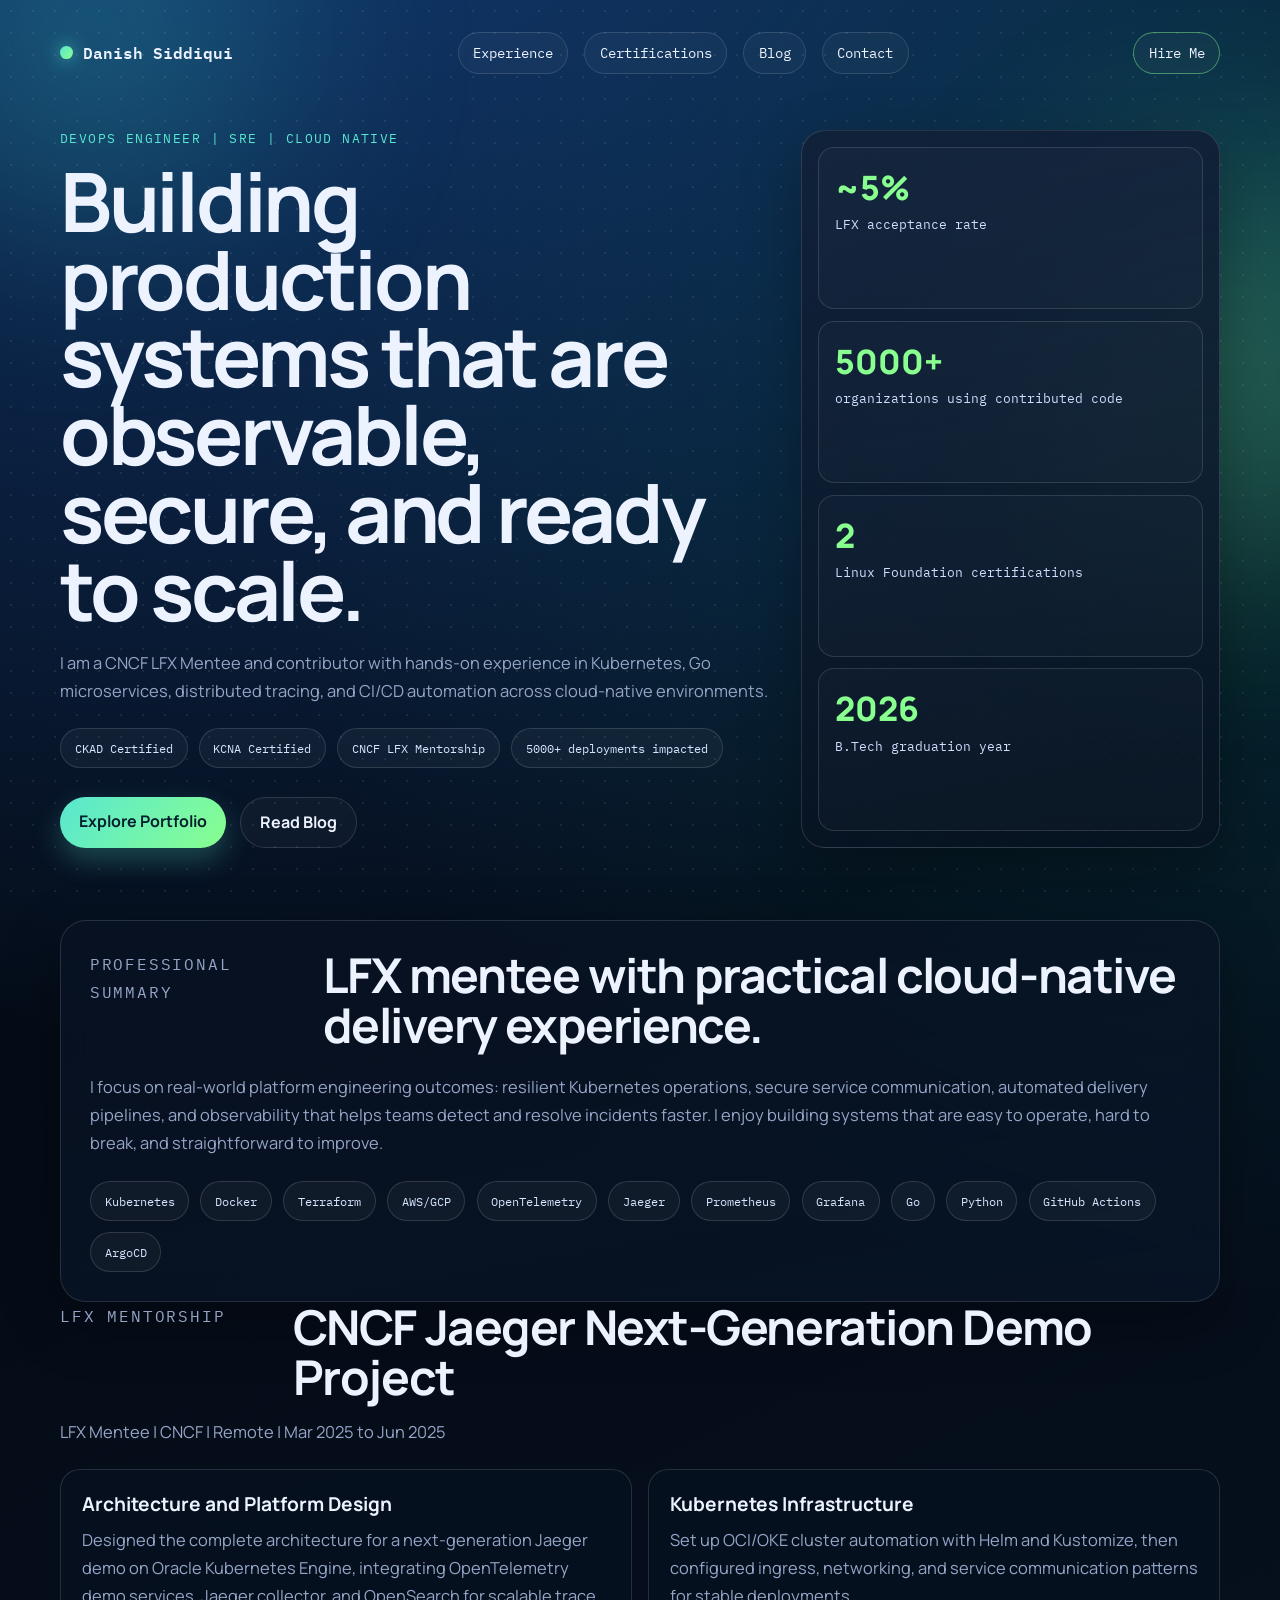
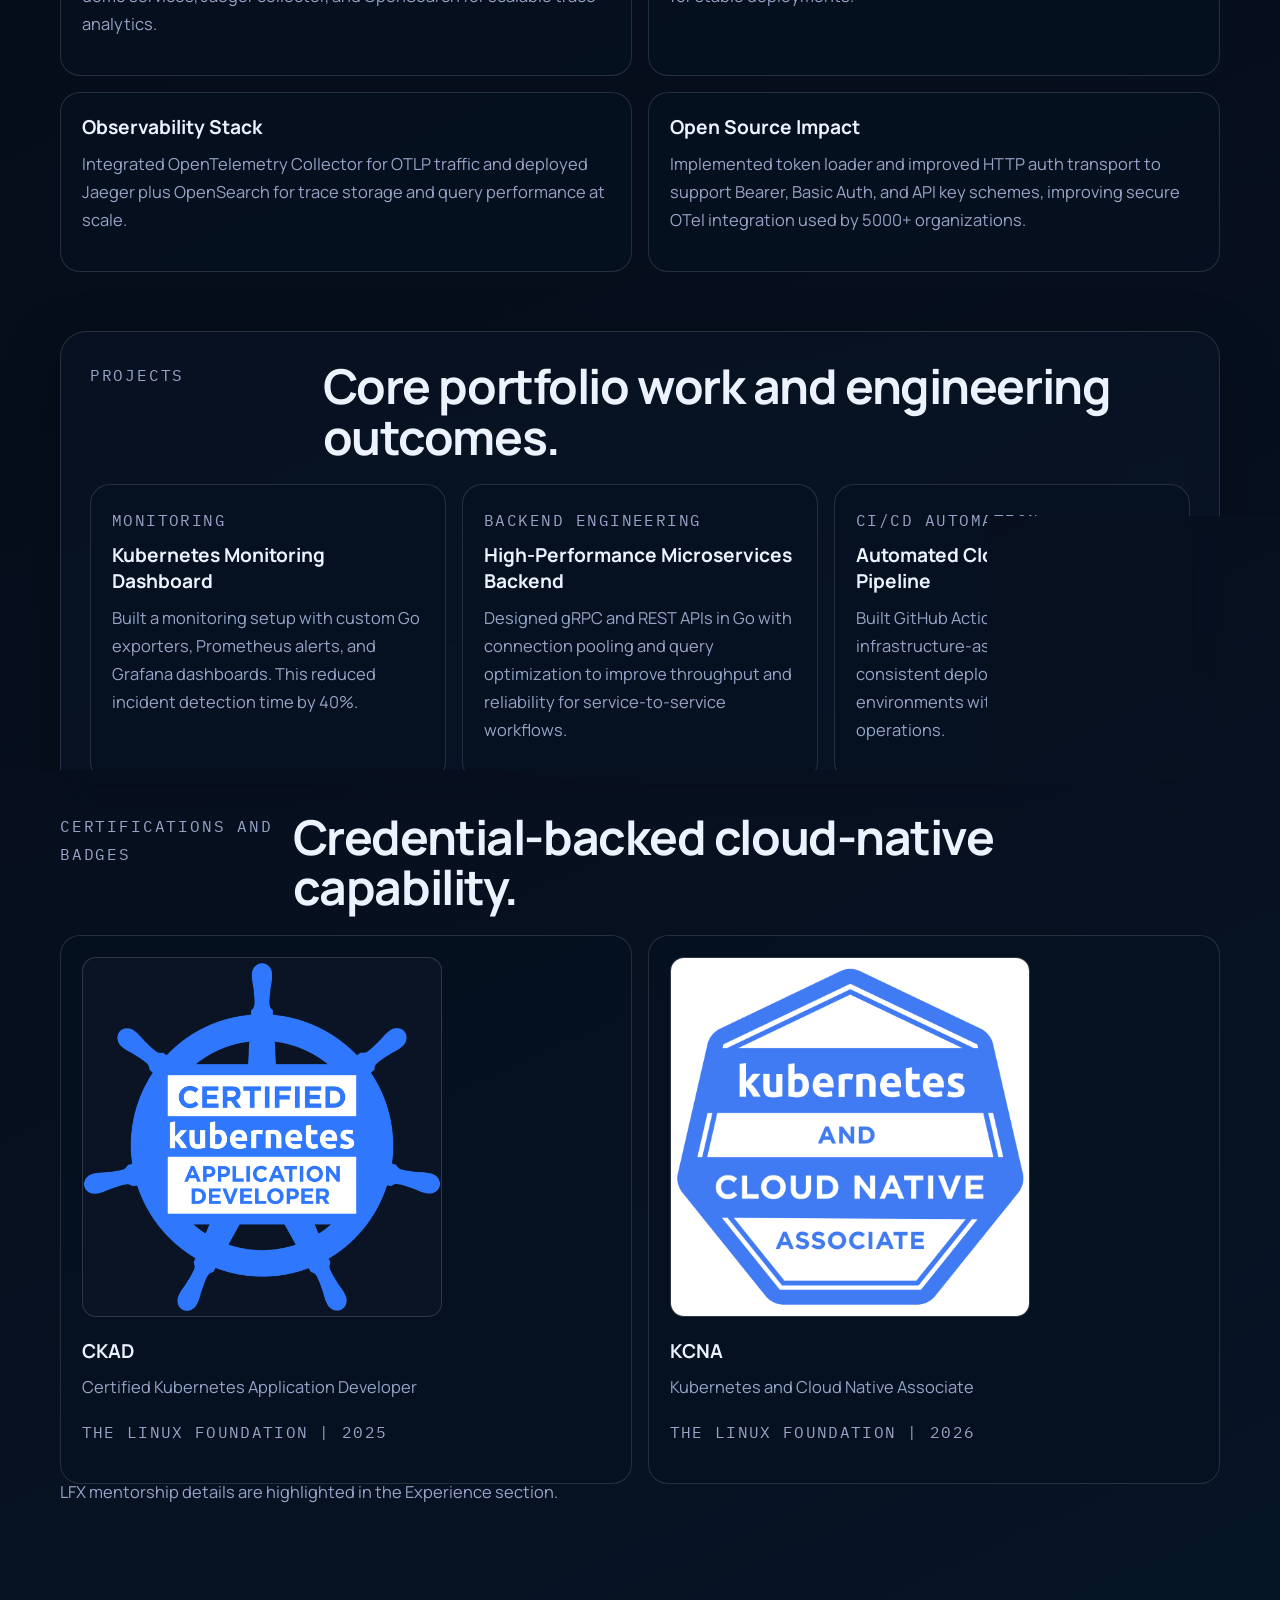
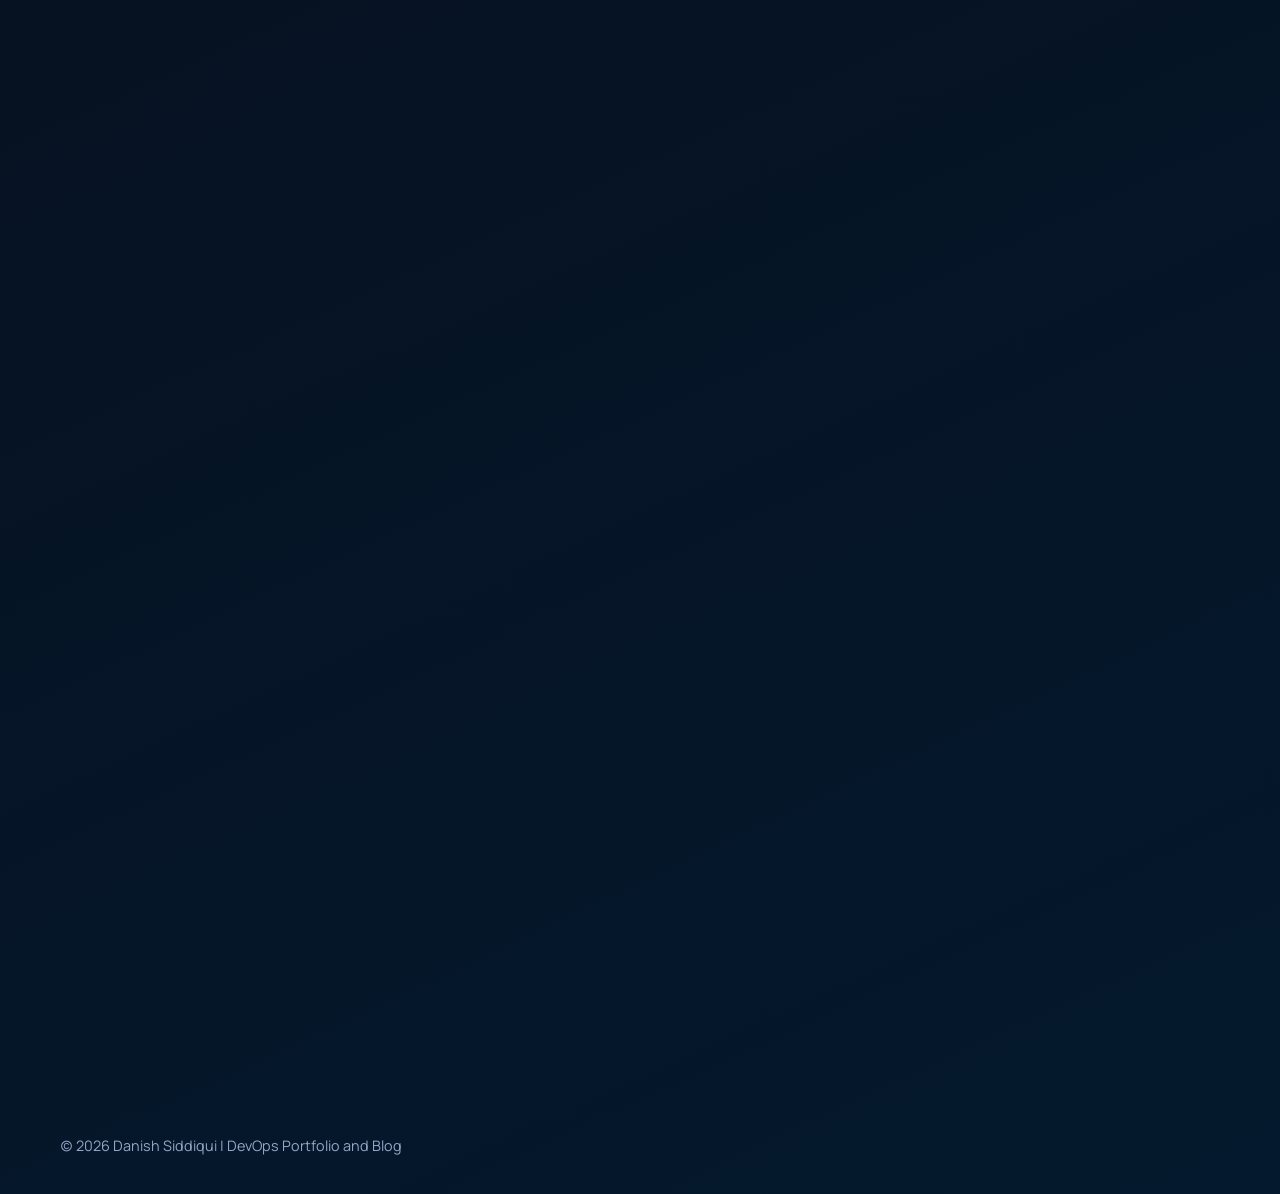
==== commit 26320415: "Replace certification badges with official CKAD and KCNA assets" ====
--- a/index.html
+++ b/index.html
@@ -190,7 +190,7 @@
           <article class="cert-card">
             <img
               src="./assets/cert-badges/ckad-badge.png"
-              alt="CKAD certificate badge in PNG format"
+              alt="Official CKAD badge"
               loading="lazy"
             />
             <h3>CKAD</h3>
@@ -200,24 +200,15 @@
           <article class="cert-card">
             <img
               src="./assets/cert-badges/kcna-badge.png"
-              alt="KCNA certificate badge in PNG format"
+              alt="Official KCNA badge"
               loading="lazy"
             />
             <h3>KCNA</h3>
             <p>Kubernetes and Cloud Native Associate</p>
             <p class="cert-meta">The Linux Foundation | 2026</p>
           </article>
-          <article class="cert-card">
-            <img
-              src="./assets/cert-badges/lfx-mentee-badge.png"
-              alt="LFX mentorship badge in PNG format"
-              loading="lazy"
-            />
-            <h3>LFX Mentee</h3>
-            <p>CNCF Jaeger Next-Generation Demo Mentorship</p>
-            <p class="cert-meta">CNCF LFX | 2025</p>
-          </article>
-        </div>
+        </div>
+        <p class="section-subtitle">LFX mentorship details are highlighted in the Experience section.</p>
       </section>
 
       <section class="section panel reveal" id="community">
--- a/styles.css
+++ b/styles.css
@@ -346,7 +346,7 @@
 }
 
 .cert-grid {
-  grid-template-columns: repeat(3, minmax(0, 1fr));
+  grid-template-columns: repeat(auto-fit, minmax(260px, 1fr));
 }
 
 .cert-card {
@@ -358,7 +358,7 @@
 
 .cert-card img {
   width: 100%;
-  max-width: 330px;
+  max-width: 360px;
   border-radius: 14px;
   border: 1px solid rgba(255, 255, 255, 0.15);
   margin-bottom: 1rem;
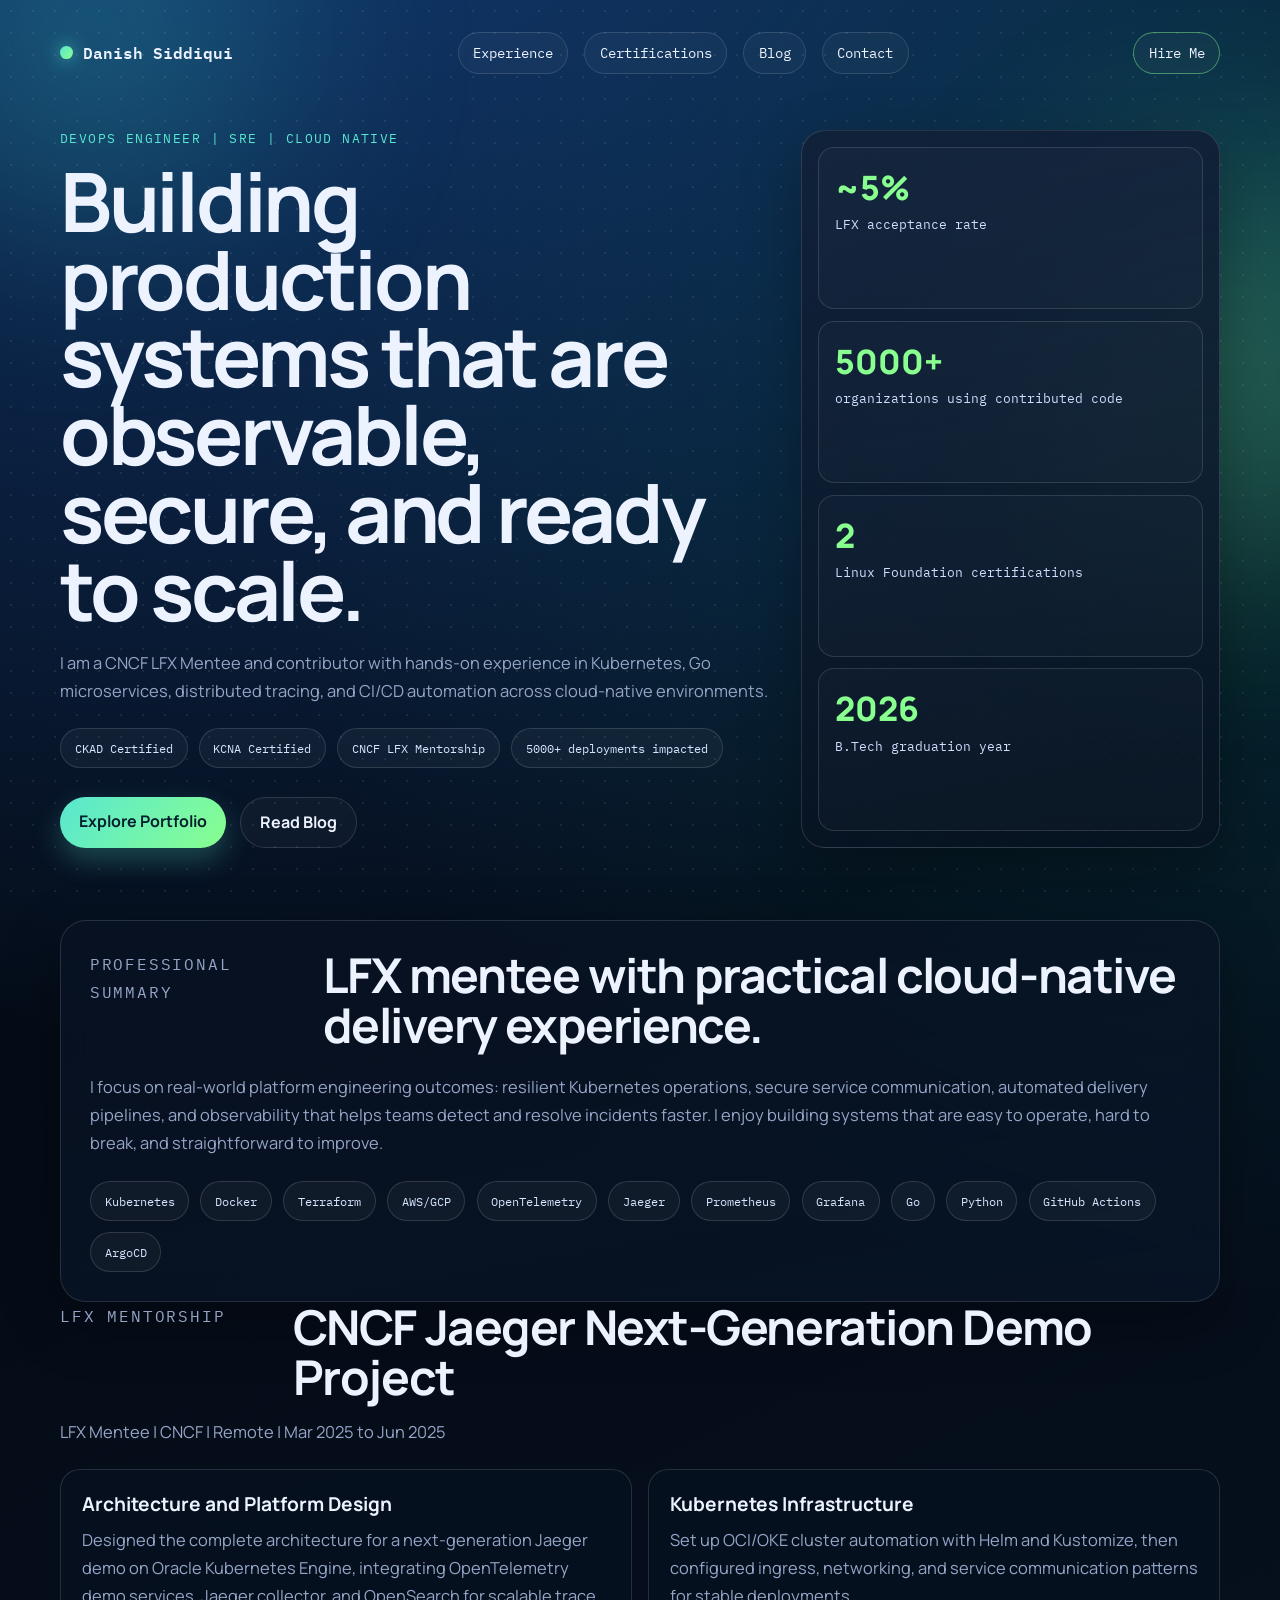
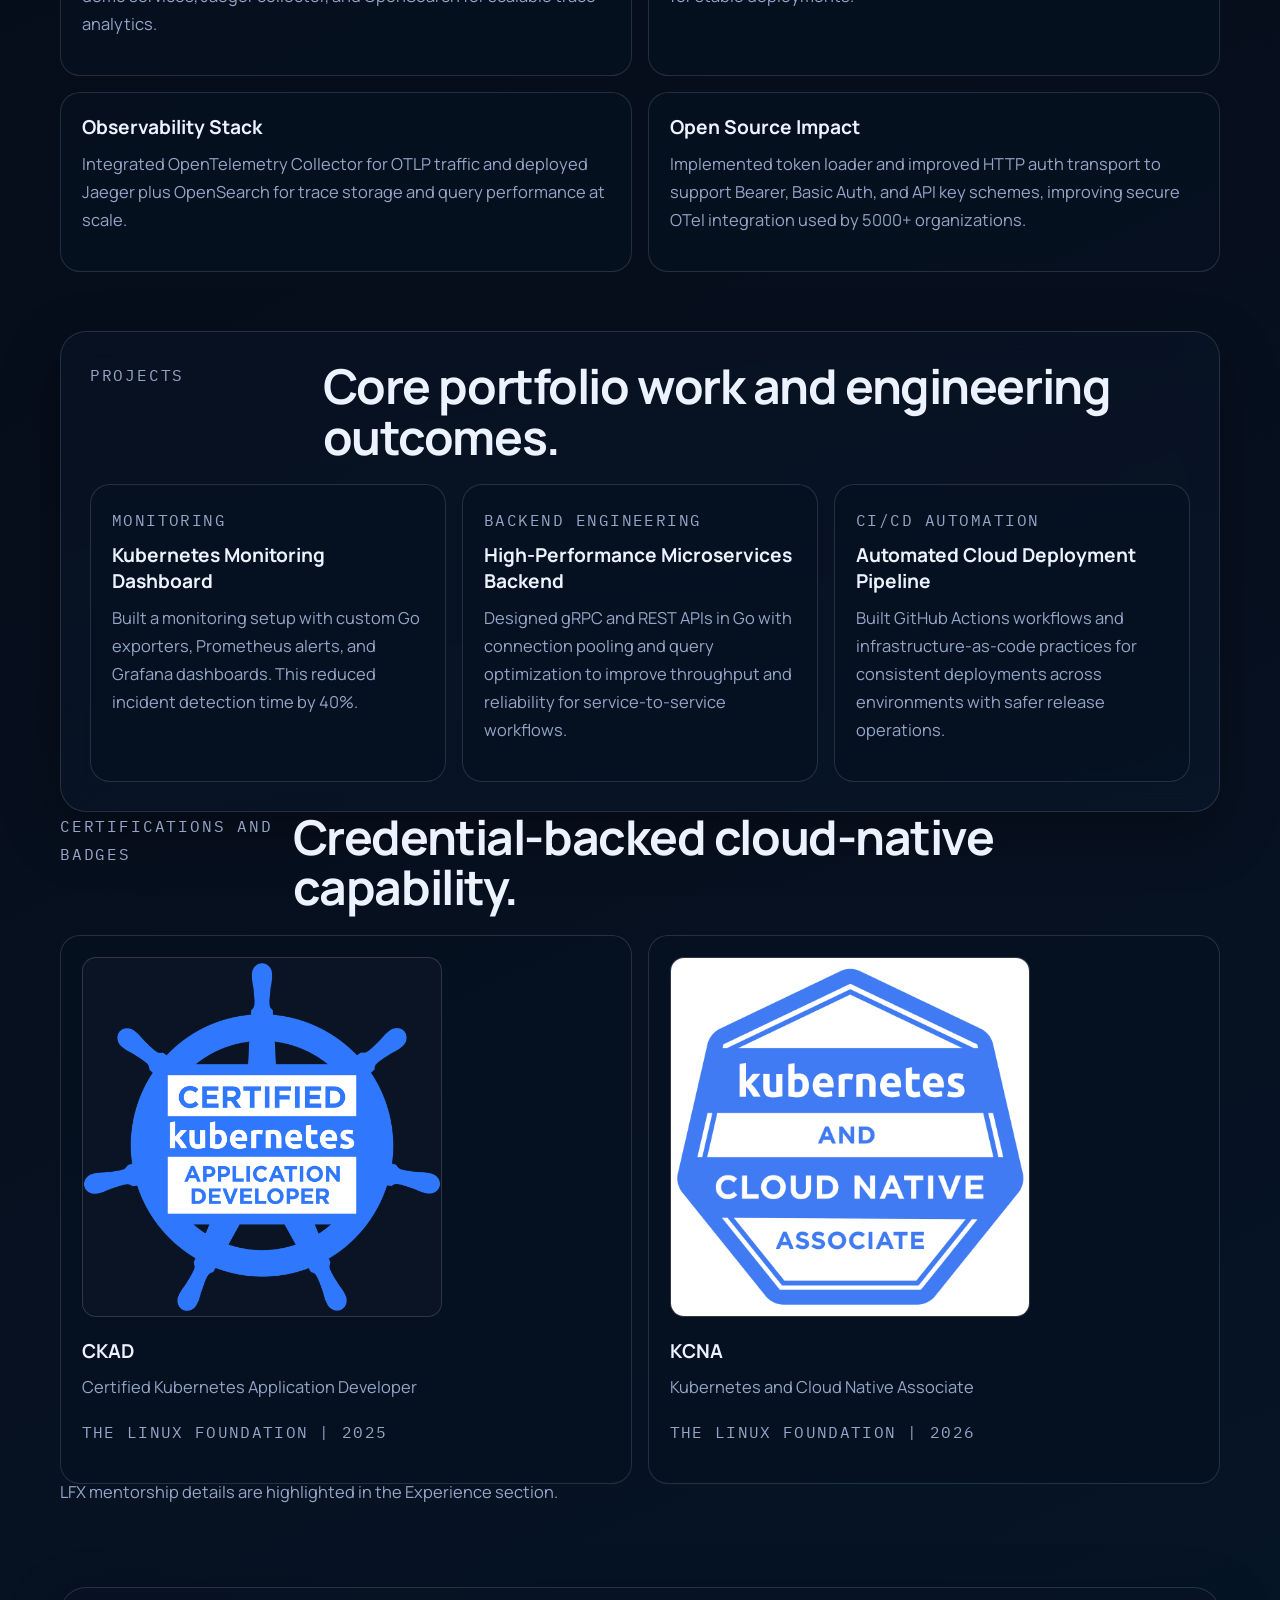
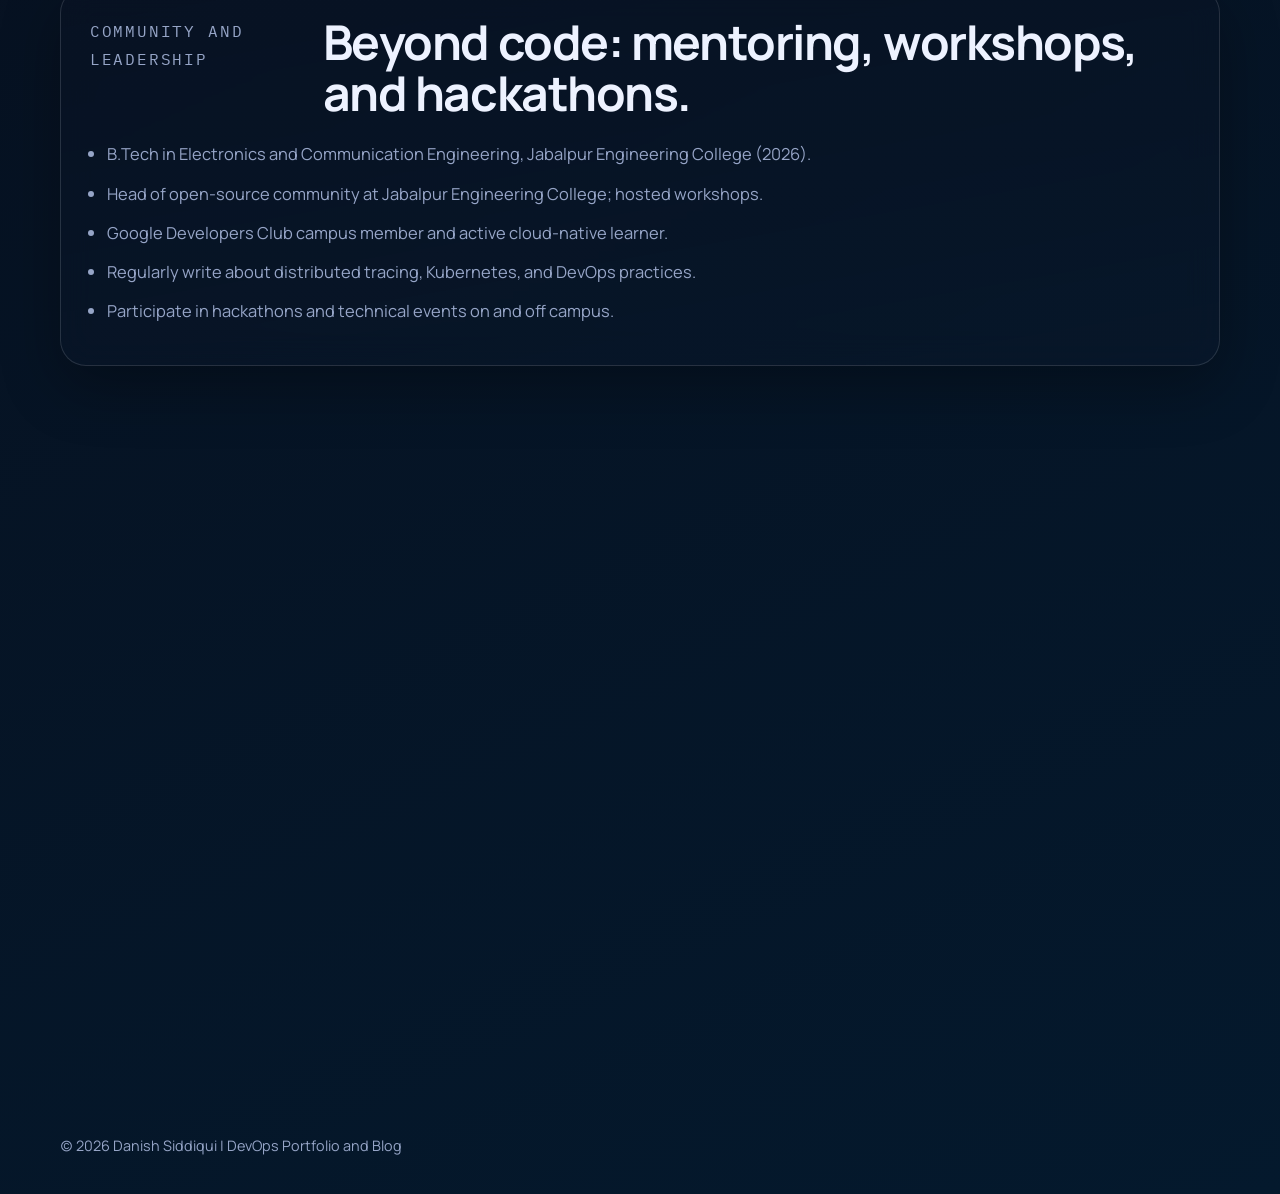
==== commit 819837b9: "Fix blog routing paths and add favicon" ====
--- a/index.html
+++ b/index.html
@@ -14,6 +14,7 @@
       href="https://fonts.googleapis.com/css2?family=IBM+Plex+Mono:wght@400;500;600&family=Manrope:wght@400;500;700;800&display=swap"
       rel="stylesheet"
     />
+    <link rel="icon" type="image/svg+xml" href="/favicon.svg" />
     <link rel="stylesheet" href="./styles.css" />
   </head>
   <body>
@@ -53,7 +54,7 @@
           </div>
           <div class="hero-actions">
             <a class="button button-primary" href="#projects">Explore Portfolio</a>
-            <a class="button button-secondary" href="./blog/index.html">Read Blog</a>
+            <a class="button button-secondary" href="/blog/">Read Blog</a>
           </div>
         </div>
 
@@ -235,23 +236,23 @@
           hackathons, and events I attend.
         </p>
         <div class="blog-grid">
-          <a class="blog-card" href="./blog/posts/lfx-mentorship-jaeger.html">
+          <a class="blog-card" href="/blog/posts/lfx-mentorship-jaeger">
             <p class="blog-kicker">Mentorship</p>
             <h3>What I Built During CNCF LFX Mentorship</h3>
             <p>Architecture, observability stack, and open-source contribution highlights.</p>
           </a>
-          <a class="blog-card" href="./blog/posts/ckad-kcna-roadmap.html">
+          <a class="blog-card" href="/blog/posts/ckad-kcna-roadmap">
             <p class="blog-kicker">Certification Journey</p>
             <h3>How I Prepared for CKAD and KCNA</h3>
             <p>Study method, lab practice, and real-world reinforcement strategies.</p>
           </a>
-          <a class="blog-card" href="./blog/posts/hackathons-and-community.html">
+          <a class="blog-card" href="/blog/posts/hackathons-and-community">
             <p class="blog-kicker">Events and Community</p>
             <h3>Hackathons, Workshops, and Community Learning</h3>
             <p>Lessons from building, presenting, and collaborating in public tech spaces.</p>
           </a>
         </div>
-        <a class="view-all" href="./blog/index.html">Open Full Blog</a>
+        <a class="view-all" href="/blog/">Open Full Blog</a>
       </section>
 
       <section class="section panel reveal" id="contact">
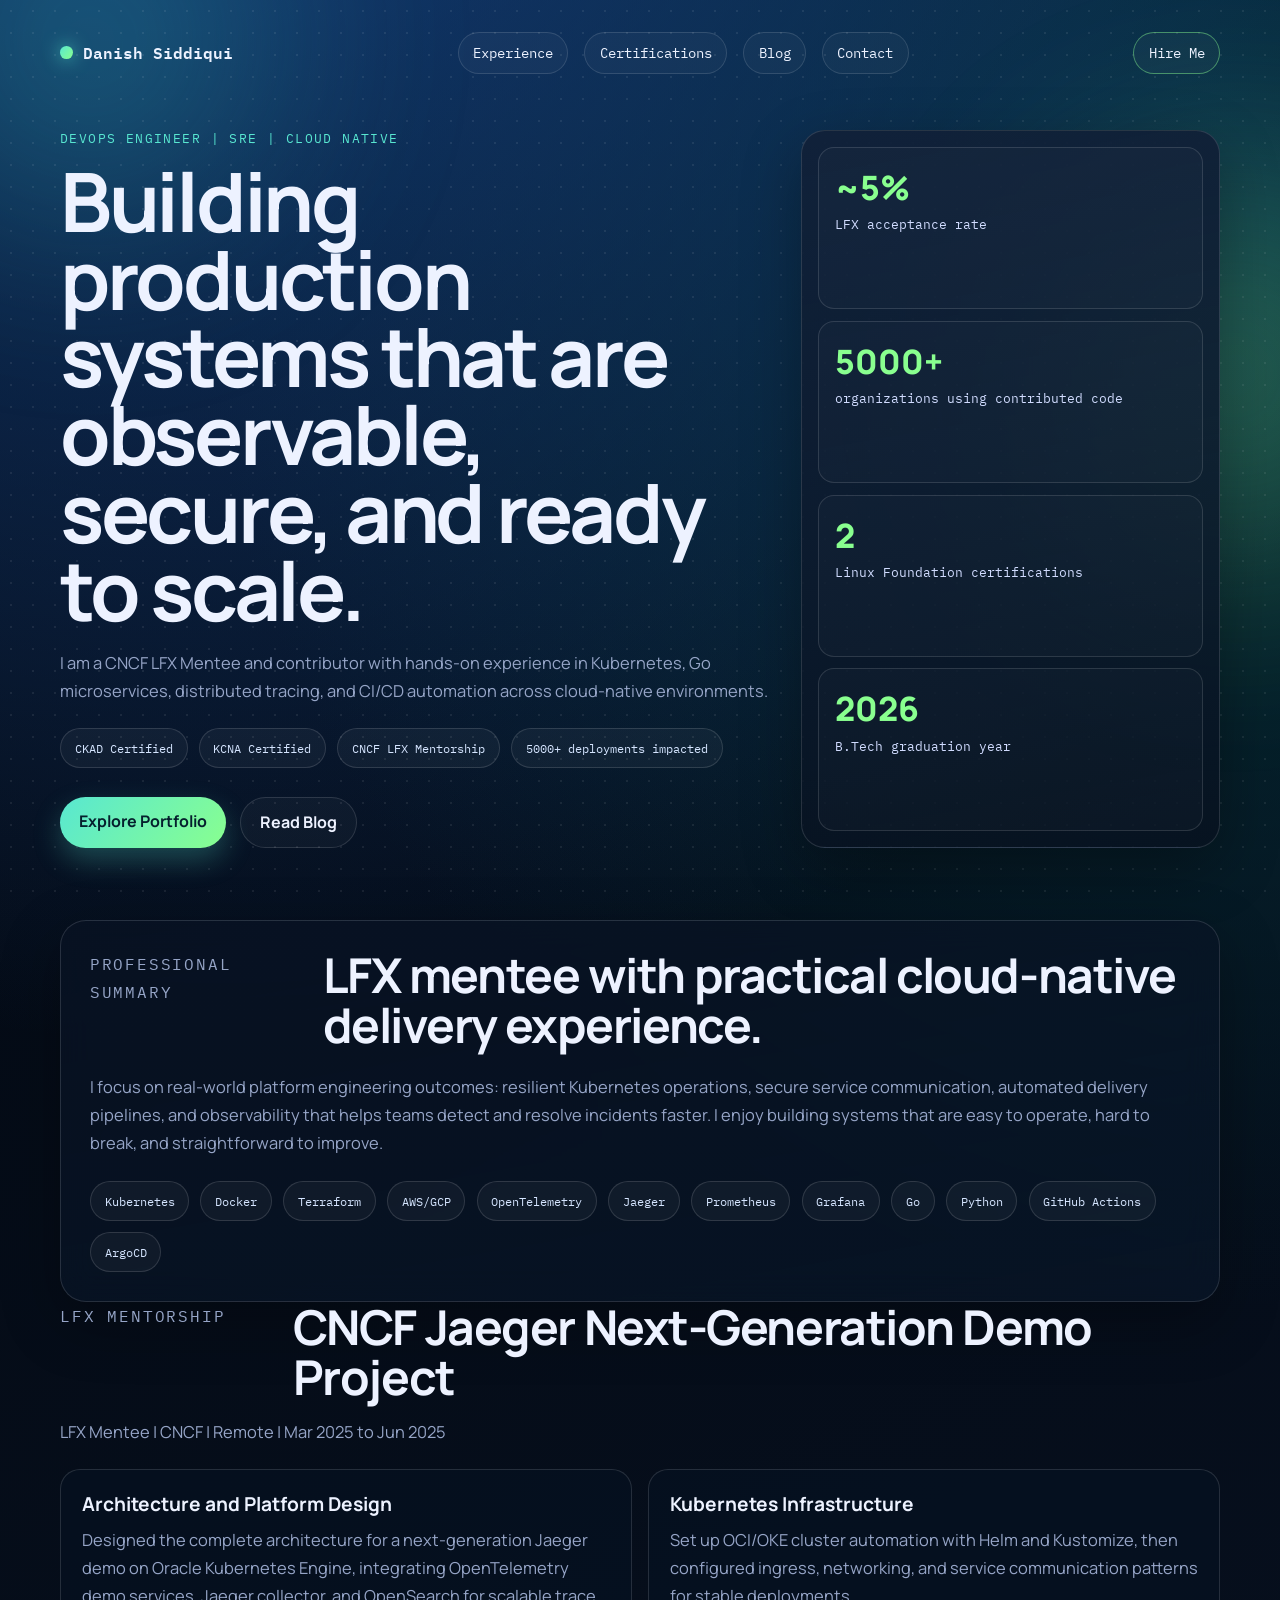
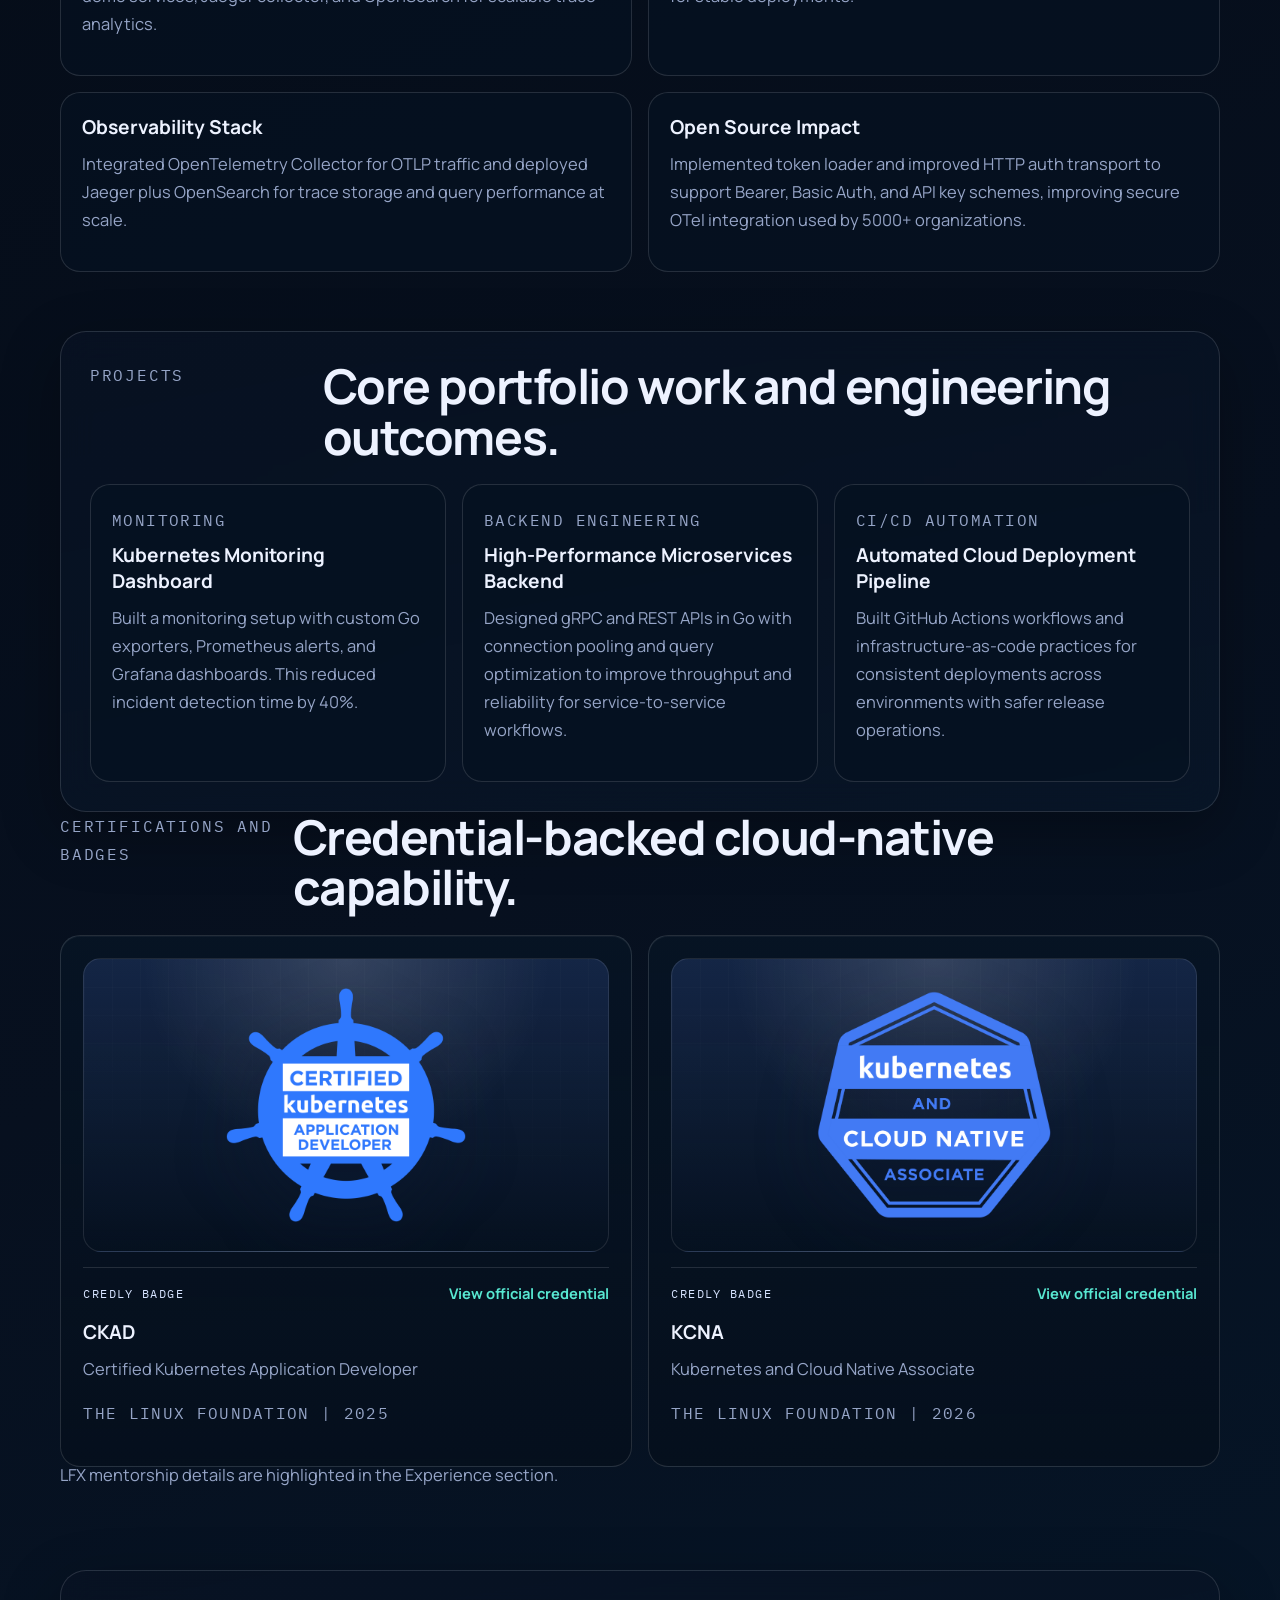
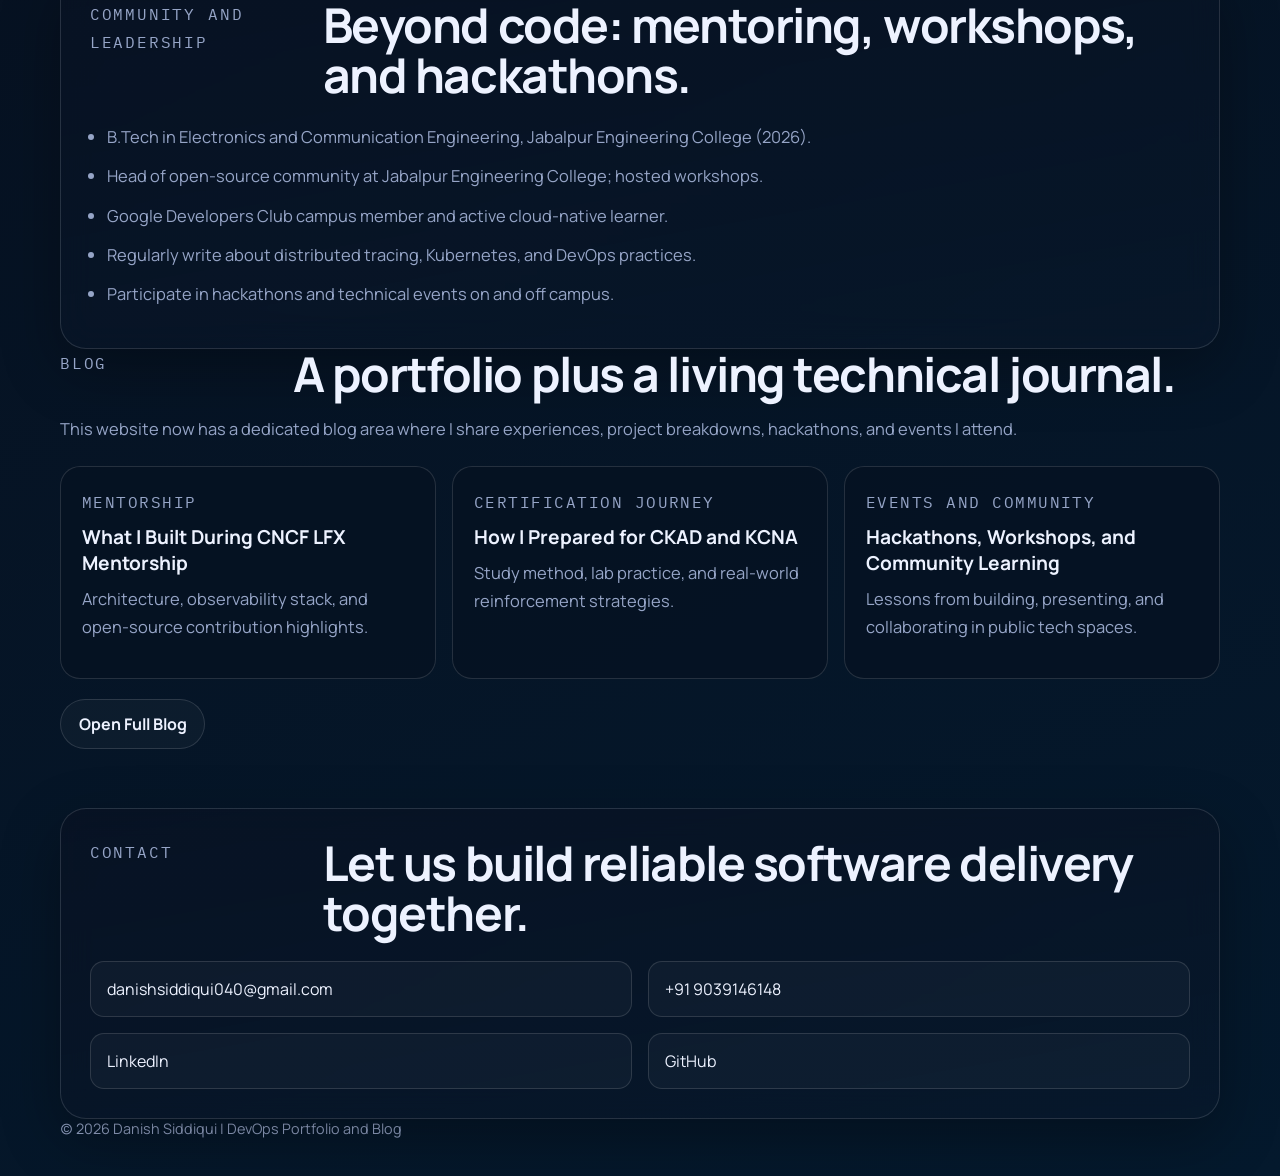
==== commit 89b178d3: "certs: use official badge cards" ====
--- a/index.html
+++ b/index.html
@@ -189,21 +189,59 @@
         </div>
         <div class="cert-grid">
           <article class="cert-card">
-            <img
-              src="./assets/cert-badges/ckad-badge.png"
-              alt="Official CKAD badge"
-              loading="lazy"
-            />
+            <div class="cert-badge-shell">
+              <svg
+                class="cert-badge-asset"
+                viewBox="0 0 768 768"
+                role="img"
+                aria-label="Official CKAD badge from Credly"
+              >
+                <image
+                  href="./assets/cert-badges/ckad-badge.png"
+                  width="768"
+                  height="768"
+                  preserveAspectRatio="xMidYMid meet"
+                />
+              </svg>
+            </div>
+            <div class="cert-proof">
+              <span>Credly badge</span>
+              <a
+                href="https://www.credly.com/org/the-linux-foundation/badge/ckad-certified-kubernetes-application-developer"
+                target="_blank"
+                rel="noreferrer"
+                >View official credential</a
+              >
+            </div>
             <h3>CKAD</h3>
             <p>Certified Kubernetes Application Developer</p>
             <p class="cert-meta">The Linux Foundation | 2025</p>
           </article>
           <article class="cert-card">
-            <img
-              src="./assets/cert-badges/kcna-badge.png"
-              alt="Official KCNA badge"
-              loading="lazy"
-            />
+            <div class="cert-badge-shell">
+              <svg
+                class="cert-badge-asset"
+                viewBox="0 0 768 768"
+                role="img"
+                aria-label="Official KCNA badge from Credly"
+              >
+                <image
+                  href="./assets/cert-badges/kcna-badge.png?v=20260308"
+                  width="768"
+                  height="768"
+                  preserveAspectRatio="xMidYMid meet"
+                />
+              </svg>
+            </div>
+            <div class="cert-proof">
+              <span>Credly badge</span>
+              <a
+                href="https://www.credly.com/org/the-linux-foundation/badge/kcna-kubernetes-and-cloud-native-associate"
+                target="_blank"
+                rel="noreferrer"
+                >View official credential</a
+              >
+            </div>
             <h3>KCNA</h3>
             <p>Kubernetes and Cloud Native Associate</p>
             <p class="cert-meta">The Linux Foundation | 2026</p>
--- a/styles.css
+++ b/styles.css
@@ -352,17 +352,73 @@
 .cert-card {
   border: 1px solid var(--line);
   border-radius: 20px;
-  padding: 1.3rem;
-  background: rgba(6, 18, 33, 0.66);
-}
-
-.cert-card img {
-  width: 100%;
-  max-width: 360px;
-  border-radius: 14px;
-  border: 1px solid rgba(255, 255, 255, 0.15);
+  padding: 1.4rem;
+  background: linear-gradient(180deg, rgba(7, 20, 36, 0.92), rgba(5, 15, 28, 0.78));
+  box-shadow: inset 0 1px 0 rgba(255, 255, 255, 0.04);
+}
+
+.cert-badge-shell {
+  position: relative;
+  min-height: 280px;
+  display: grid;
+  place-items: center;
+  padding: 1.6rem;
+  margin-bottom: 0.95rem;
+  border-radius: 18px;
+  overflow: hidden;
+  border: 1px solid rgba(255, 255, 255, 0.1);
+  background: radial-gradient(circle at top, rgba(255, 255, 255, 0.14), transparent 52%),
+    linear-gradient(180deg, rgba(32, 54, 98, 0.55), rgba(8, 18, 33, 0.28));
+}
+
+.cert-badge-shell::before {
+  content: "";
+  position: absolute;
+  inset: 0;
+  background-image: linear-gradient(rgba(255, 255, 255, 0.06) 1px, transparent 1px),
+    linear-gradient(90deg, rgba(255, 255, 255, 0.06) 1px, transparent 1px);
+  background-size: 28px 28px;
+  opacity: 0.35;
+  mask-image: linear-gradient(180deg, rgba(0, 0, 0, 0.95), transparent 92%);
+}
+
+.cert-badge-asset {
+  position: relative;
+  z-index: 1;
+  width: min(100%, 240px);
+  height: auto;
+  display: block;
+  margin: 0 auto;
+  filter: drop-shadow(0 20px 32px rgba(11, 25, 49, 0.45));
+}
+
+.cert-proof {
+  display: flex;
+  align-items: center;
+  justify-content: space-between;
+  gap: 1rem;
+  padding-top: 0.95rem;
   margin-bottom: 1rem;
-  background: #0a1424;
+  border-top: 1px solid rgba(255, 255, 255, 0.12);
+}
+
+.cert-proof span {
+  color: #d6e3ff;
+  letter-spacing: 0.12em;
+  text-transform: uppercase;
+  font-size: 0.72rem;
+  font-family: "IBM Plex Mono", monospace;
+}
+
+.cert-proof a {
+  color: var(--accent);
+  text-decoration: none;
+  font-size: 0.92rem;
+  font-weight: 700;
+}
+
+.cert-proof a:hover {
+  color: var(--accent-2);
 }
 
 .cert-meta {
@@ -480,4 +536,14 @@
   .blog-card {
     border-radius: 16px;
   }
-}
+
+  .cert-badge-shell {
+    min-height: 240px;
+    padding: 1.2rem;
+  }
+
+  .cert-proof {
+    flex-direction: column;
+    align-items: flex-start;
+  }
+}
